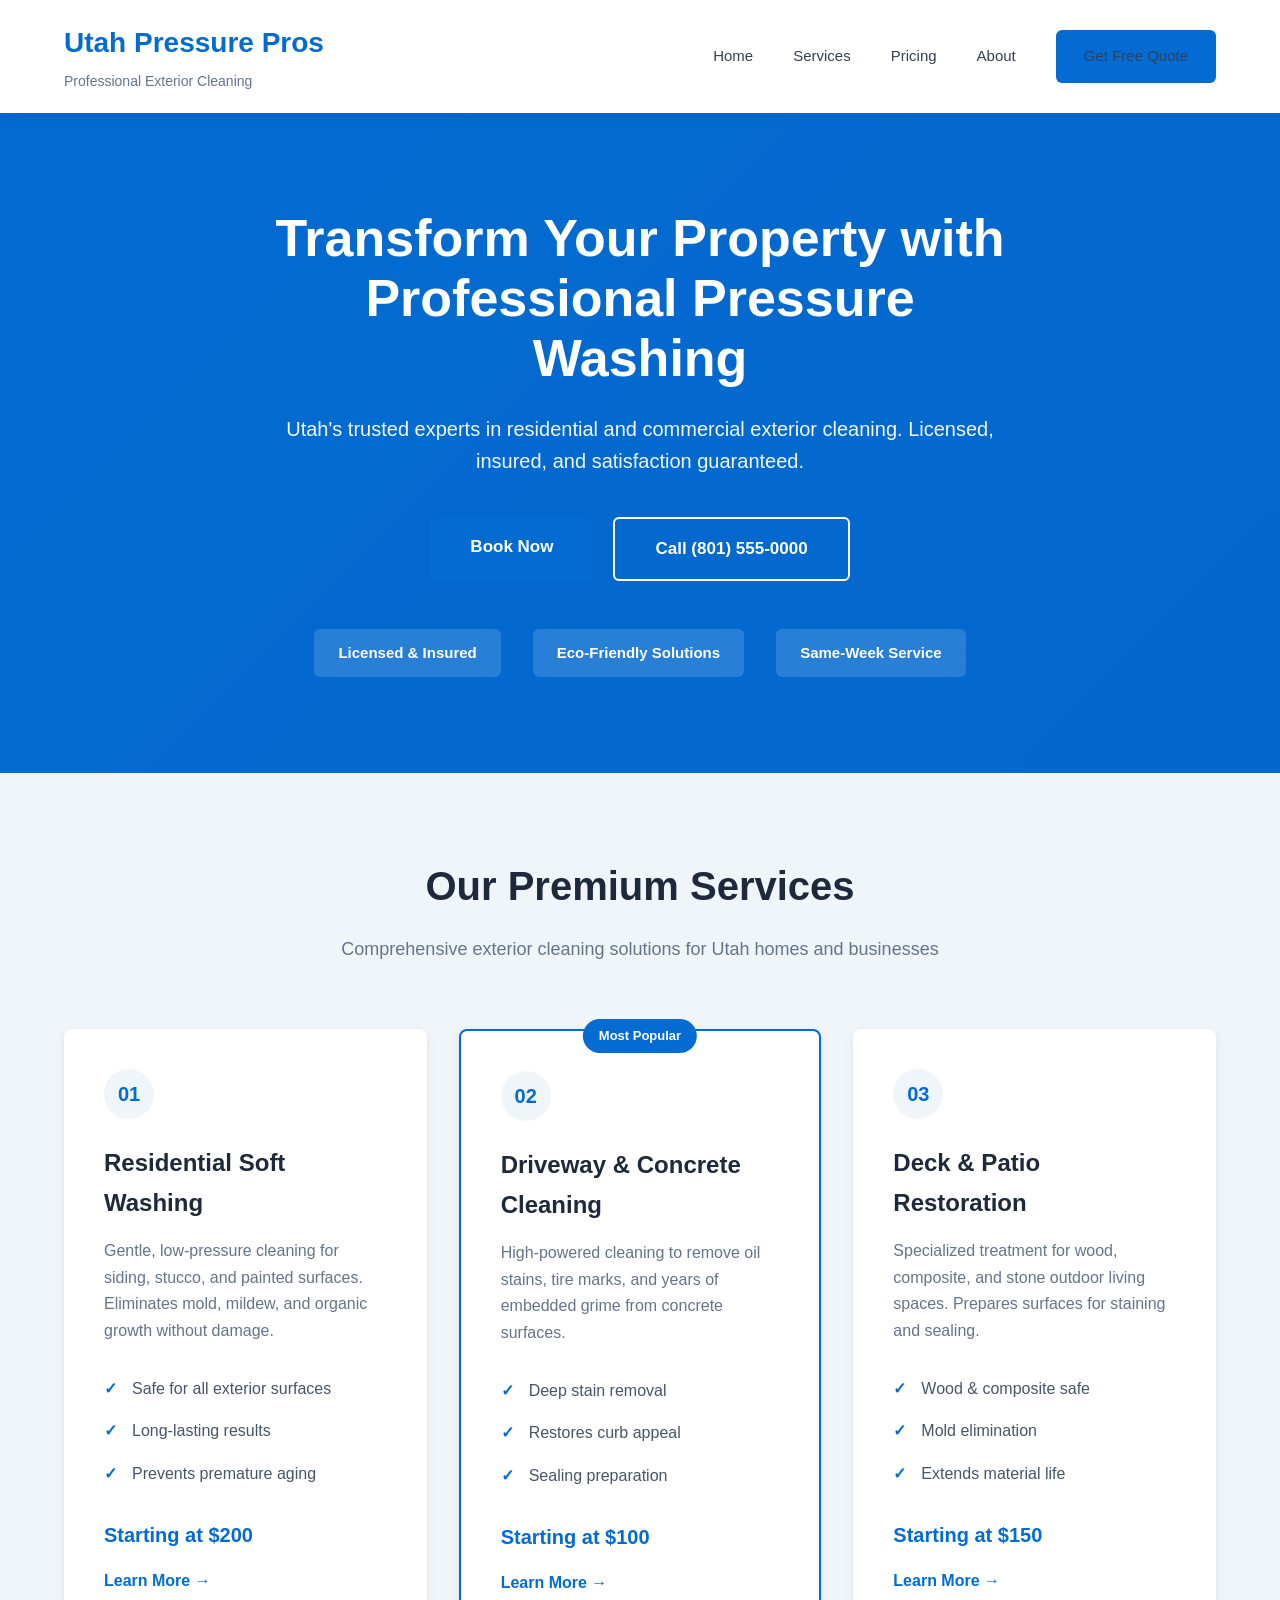
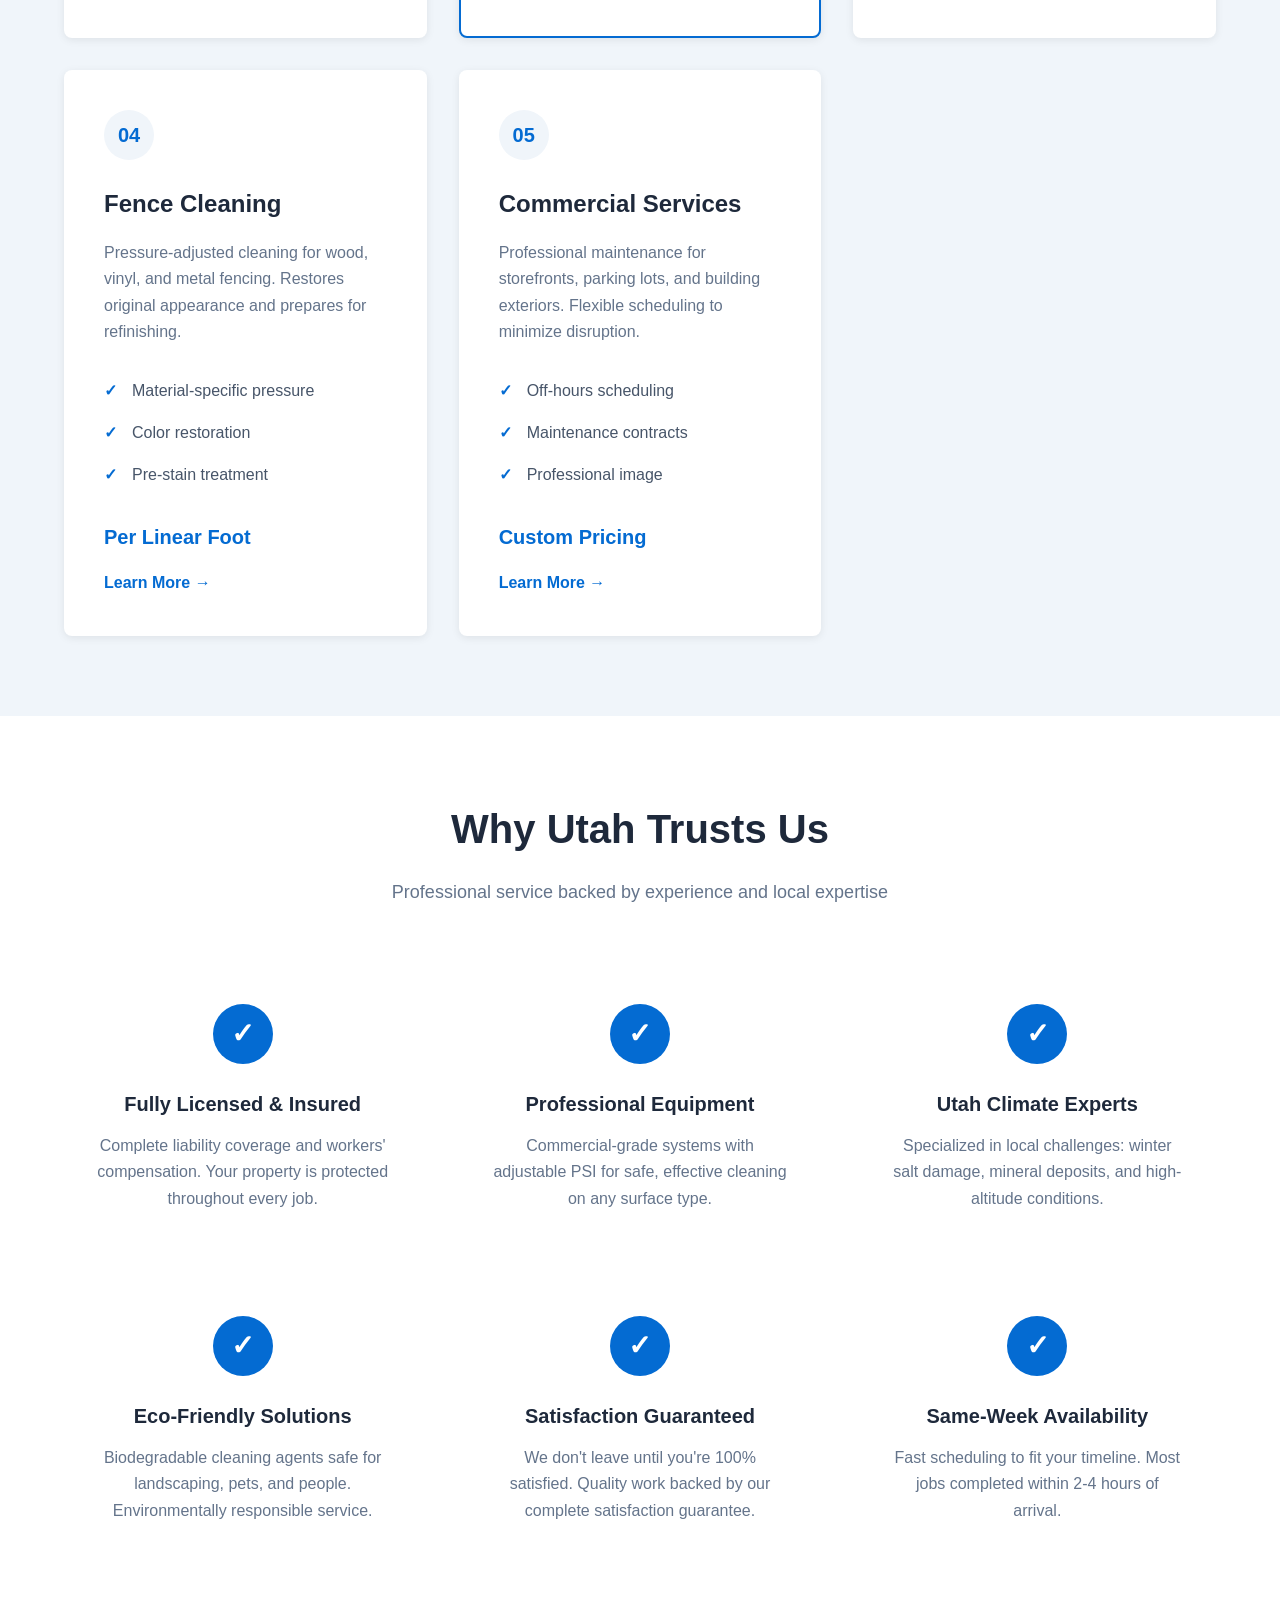
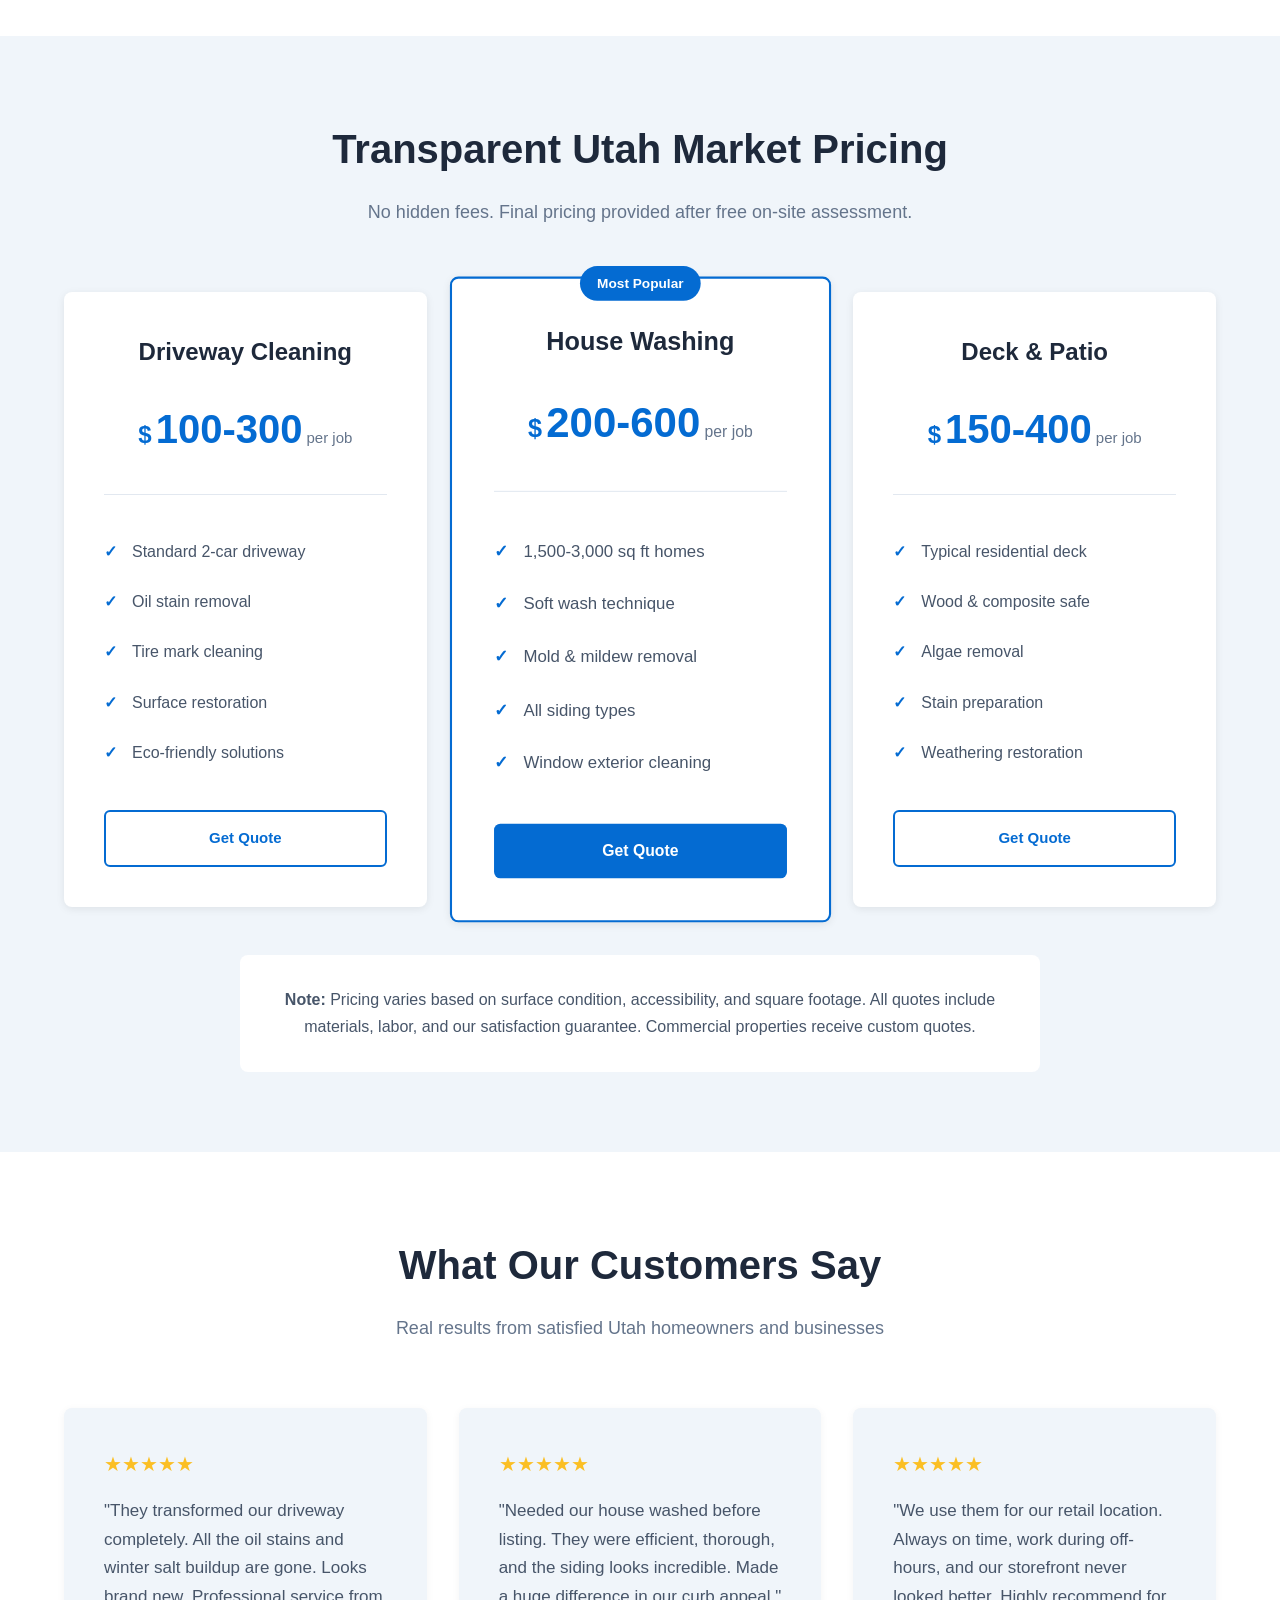
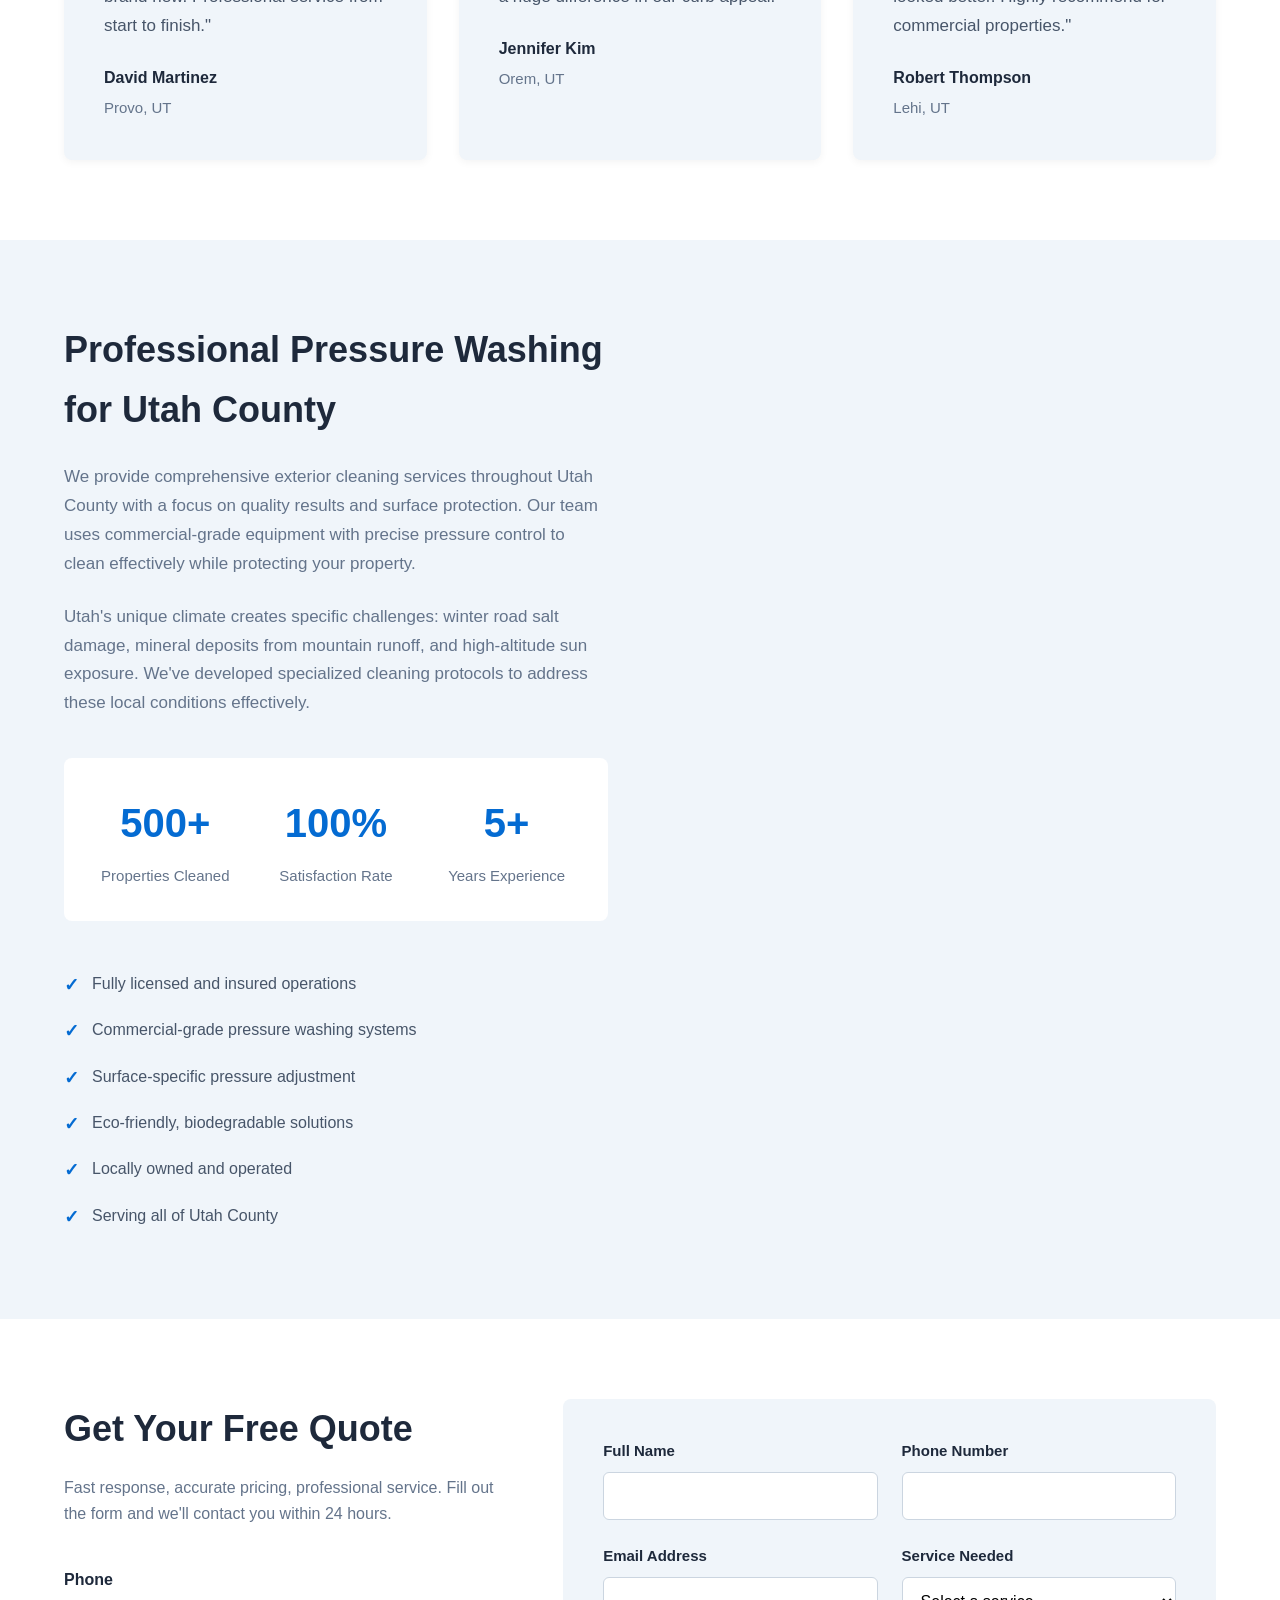
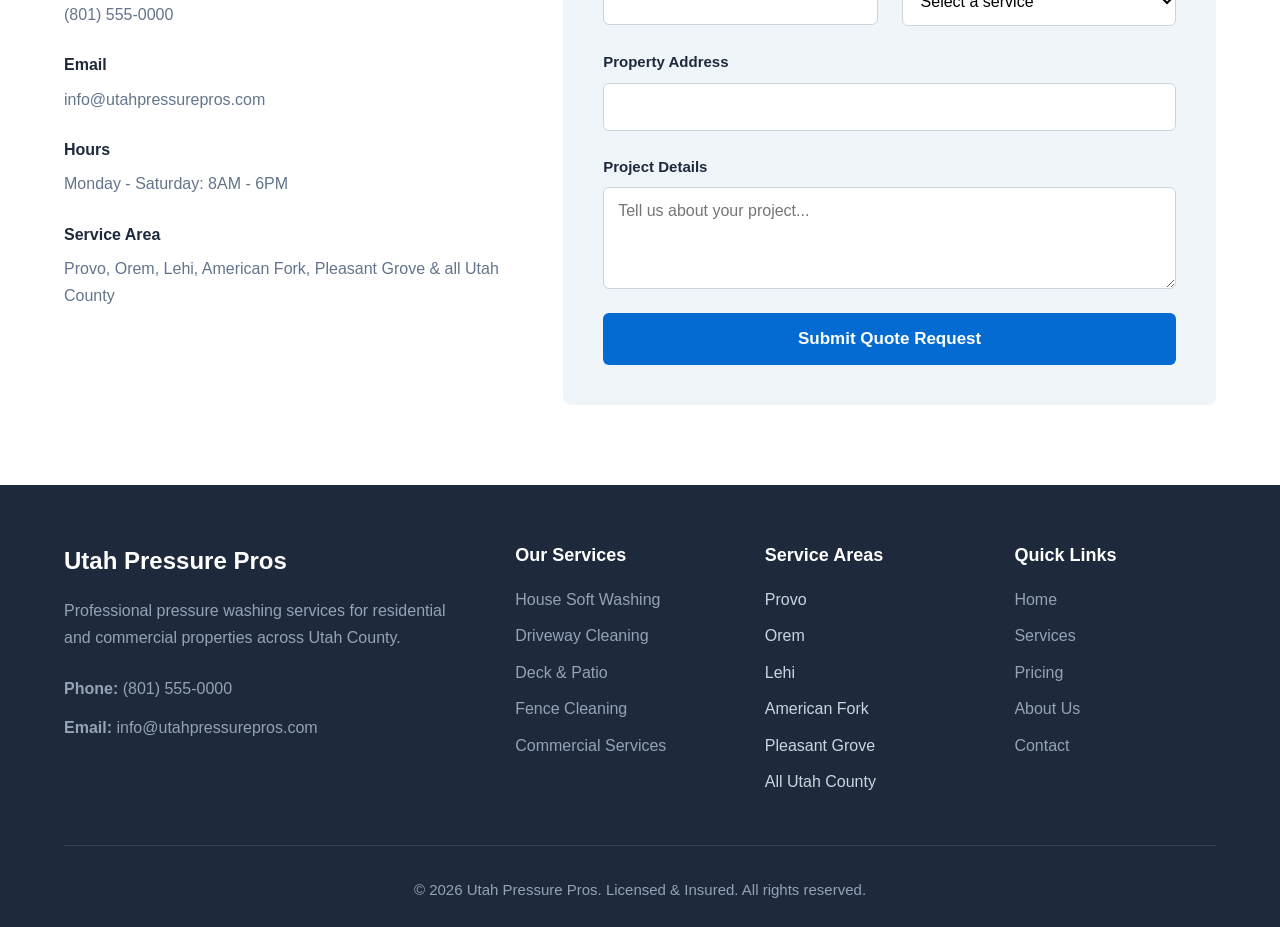
==== index.html @ 3e93fe39 "Initial commit - Utah Pressure Pros website - Professional pressure washing website for Utah County " ====
<!DOCTYPE html>
<html lang="en">
<head>
    <meta charset="UTF-8">
    <meta name="viewport" content="width=device-width, initial-scale=1.0">
    <title>Utah Pressure Pros | Professional Pressure Washing Services | Free Quote</title>
    <meta name="description" content="Professional pressure washing in Utah. Residential & commercial services. Licensed, insured, eco-friendly. Serving Provo, Orem, Lehi & Utah County.">
    <link rel="stylesheet" href="styles.css">
</head>
<body>

    <!-- Header & Navigation -->
    <header class="main-header">
        <nav class="navbar">
            <div class="container">
                <div class="nav-brand">
                    <h1 class="logo">Utah Pressure Pros</h1>
                    <p class="tagline">Professional Exterior Cleaning</p>
                </div>
                <ul class="nav-menu">
                    <li><a href="#home">Home</a></li>
                    <li><a href="#services">Services</a></li>
                    <li><a href="#pricing">Pricing</a></li>
                    <li><a href="#about">About</a></li>
                    <li><a href="#contact" class="btn btn-primary">Get Free Quote</a></li>
                </ul>
            </div>
        </nav>
    </header>

    <!-- Hero Banner -->
    <section id="home" class="hero-banner">
        <!-- Hero Background: Professional pressure washing technician cleaning Utah home driveway, mountains in background, bright sunny day -->
        <div class="hero-overlay"></div>
        <div class="container">
            <div class="hero-content">
                <h2 class="hero-title">Transform Your Property with Professional Pressure Washing</h2>
                <p class="hero-subtitle">Utah's trusted experts in residential and commercial exterior cleaning. Licensed, insured, and satisfaction guaranteed.</p>
                <div class="hero-cta">
                    <a href="#contact" class="btn btn-hero">Book Now</a>
                    <a href="tel:8015550000" class="btn btn-outline">Call (801) 555-0000</a>
                </div>
                <div class="hero-badges">
                    <div class="badge">
                        <strong>Licensed & Insured</strong>
                    </div>
                    <div class="badge">
                        <strong>Eco-Friendly Solutions</strong>
                    </div>
                    <div class="badge">
                        <strong>Same-Week Service</strong>
                    </div>
                </div>
            </div>
        </div>
    </section>

    <!-- Services Overview -->
    <section id="services" class="services-overview">
        <div class="container">
            <div class="section-intro">
                <h2>Our Premium Services</h2>
                <p>Comprehensive exterior cleaning solutions for Utah homes and businesses</p>
            </div>

            <div class="services-grid">
                <!-- Service 1 -->
                <div class="service-box">
                    <div class="service-icon-wrap">
                        <div class="service-number">01</div>
                    </div>
                    <h3>Residential Soft Washing</h3>
                    <p>Gentle, low-pressure cleaning for siding, stucco, and painted surfaces. Eliminates mold, mildew, and organic growth without damage.</p>
                    <ul class="service-features">
                        <li>Safe for all exterior surfaces</li>
                        <li>Long-lasting results</li>
                        <li>Prevents premature aging</li>
                    </ul>
                    <div class="service-price">Starting at $200</div>
                    <a href="services.html#soft-washing" class="service-link">Learn More →</a>
                </div>

                <!-- Service 2 -->
                <div class="service-box featured">
                    <div class="popular-badge">Most Popular</div>
                    <div class="service-icon-wrap">
                        <div class="service-number">02</div>
                    </div>
                    <h3>Driveway & Concrete Cleaning</h3>
                    <p>High-powered cleaning to remove oil stains, tire marks, and years of embedded grime from concrete surfaces.</p>
                    <ul class="service-features">
                        <li>Deep stain removal</li>
                        <li>Restores curb appeal</li>
                        <li>Sealing preparation</li>
                    </ul>
                    <div class="service-price">Starting at $100</div>
                    <a href="services.html#driveway" class="service-link">Learn More →</a>
                </div>

                <!-- Service 3 -->
                <div class="service-box">
                    <div class="service-icon-wrap">
                        <div class="service-number">03</div>
                    </div>
                    <h3>Deck & Patio Restoration</h3>
                    <p>Specialized treatment for wood, composite, and stone outdoor living spaces. Prepares surfaces for staining and sealing.</p>
                    <ul class="service-features">
                        <li>Wood & composite safe</li>
                        <li>Mold elimination</li>
                        <li>Extends material life</li>
                    </ul>
                    <div class="service-price">Starting at $150</div>
                    <a href="services.html#deck" class="service-link">Learn More →</a>
                </div>

                <!-- Service 4 -->
                <div class="service-box">
                    <div class="service-icon-wrap">
                        <div class="service-number">04</div>
                    </div>
                    <h3>Fence Cleaning</h3>
                    <p>Pressure-adjusted cleaning for wood, vinyl, and metal fencing. Restores original appearance and prepares for refinishing.</p>
                    <ul class="service-features">
                        <li>Material-specific pressure</li>
                        <li>Color restoration</li>
                        <li>Pre-stain treatment</li>
                    </ul>
                    <div class="service-price">Per Linear Foot</div>
                    <a href="services.html#fence" class="service-link">Learn More →</a>
                </div>

                <!-- Service 5 -->
                <div class="service-box">
                    <div class="service-icon-wrap">
                        <div class="service-number">05</div>
                    </div>
                    <h3>Commercial Services</h3>
                    <p>Professional maintenance for storefronts, parking lots, and building exteriors. Flexible scheduling to minimize disruption.</p>
                    <ul class="service-features">
                        <li>Off-hours scheduling</li>
                        <li>Maintenance contracts</li>
                        <li>Professional image</li>
                    </ul>
                    <div class="service-price">Custom Pricing</div>
                    <a href="services.html#commercial" class="service-link">Learn More →</a>
                </div>
            </div>
        </div>
    </section>

    <!-- Why Choose Us -->
    <section class="why-choose">
        <div class="container">
            <div class="section-intro">
                <h2>Why Utah Trusts Us</h2>
                <p>Professional service backed by experience and local expertise</p>
            </div>

            <div class="reasons-grid">
                <div class="reason-card">
                    <div class="reason-icon">✓</div>
                    <h3>Fully Licensed & Insured</h3>
                    <p>Complete liability coverage and workers' compensation. Your property is protected throughout every job.</p>
                </div>

                <div class="reason-card">
                    <div class="reason-icon">✓</div>
                    <h3>Professional Equipment</h3>
                    <p>Commercial-grade systems with adjustable PSI for safe, effective cleaning on any surface type.</p>
                </div>

                <div class="reason-card">
                    <div class="reason-icon">✓</div>
                    <h3>Utah Climate Experts</h3>
                    <p>Specialized in local challenges: winter salt damage, mineral deposits, and high-altitude conditions.</p>
                </div>

                <div class="reason-card">
                    <div class="reason-icon">✓</div>
                    <h3>Eco-Friendly Solutions</h3>
                    <p>Biodegradable cleaning agents safe for landscaping, pets, and people. Environmentally responsible service.</p>
                </div>

                <div class="reason-card">
                    <div class="reason-icon">✓</div>
                    <h3>Satisfaction Guaranteed</h3>
                    <p>We don't leave until you're 100% satisfied. Quality work backed by our complete satisfaction guarantee.</p>
                </div>

                <div class="reason-card">
                    <div class="reason-icon">✓</div>
                    <h3>Same-Week Availability</h3>
                    <p>Fast scheduling to fit your timeline. Most jobs completed within 2-4 hours of arrival.</p>
                </div>
            </div>
        </div>
    </section>

    <!-- Pricing Plans -->
    <section id="pricing" class="pricing-plans">
        <div class="container">
            <div class="section-intro">
                <h2>Transparent Utah Market Pricing</h2>
                <p>No hidden fees. Final pricing provided after free on-site assessment.</p>
            </div>

            <div class="pricing-grid">
                <!-- Basic Package -->
                <div class="pricing-card">
                    <div class="plan-header">
                        <h3>Driveway Cleaning</h3>
                        <div class="plan-price">
                            <span class="currency">$</span>
                            <span class="amount">100-300</span>
                            <span class="period">per job</span>
                        </div>
                    </div>
                    <ul class="plan-features">
                        <li>Standard 2-car driveway</li>
                        <li>Oil stain removal</li>
                        <li>Tire mark cleaning</li>
                        <li>Surface restoration</li>
                        <li>Eco-friendly solutions</li>
                    </ul>
                    <a href="#contact" class="btn btn-plan">Get Quote</a>
                </div>

                <!-- Popular Package -->
                <div class="pricing-card popular">
                    <div class="popular-tag">Most Popular</div>
                    <div class="plan-header">
                        <h3>House Washing</h3>
                        <div class="plan-price">
                            <span class="currency">$</span>
                            <span class="amount">200-600</span>
                            <span class="period">per job</span>
                        </div>
                    </div>
                    <ul class="plan-features">
                        <li>1,500-3,000 sq ft homes</li>
                        <li>Soft wash technique</li>
                        <li>Mold & mildew removal</li>
                        <li>All siding types</li>
                        <li>Window exterior cleaning</li>
                    </ul>
                    <a href="#contact" class="btn btn-plan-popular">Get Quote</a>
                </div>

                <!-- Premium Package -->
                <div class="pricing-card">
                    <div class="plan-header">
                        <h3>Deck & Patio</h3>
                        <div class="plan-price">
                            <span class="currency">$</span>
                            <span class="amount">150-400</span>
                            <span class="period">per job</span>
                        </div>
                    </div>
                    <ul class="plan-features">
                        <li>Typical residential deck</li>
                        <li>Wood & composite safe</li>
                        <li>Algae removal</li>
                        <li>Stain preparation</li>
                        <li>Weathering restoration</li>
                    </ul>
                    <a href="#contact" class="btn btn-plan">Get Quote</a>
                </div>
            </div>

            <div class="pricing-note">
                <p><strong>Note:</strong> Pricing varies based on surface condition, accessibility, and square footage. All quotes include materials, labor, and our satisfaction guarantee. Commercial properties receive custom quotes.</p>
            </div>
        </div>
    </section>

    <!-- Testimonials -->
    <section class="testimonials">
        <div class="container">
            <div class="section-intro">
                <h2>What Our Customers Say</h2>
                <p>Real results from satisfied Utah homeowners and businesses</p>
            </div>

            <div class="testimonials-grid">
                <div class="testimonial-card">
                    <div class="testimonial-rating">★★★★★</div>
                    <p class="testimonial-text">"They transformed our driveway completely. All the oil stains and winter salt buildup are gone. Looks brand new. Professional service from start to finish."</p>
                    <div class="testimonial-author">
                        <strong>David Martinez</strong>
                        <span>Provo, UT</span>
                    </div>
                </div>

                <div class="testimonial-card">
                    <div class="testimonial-rating">★★★★★</div>
                    <p class="testimonial-text">"Needed our house washed before listing. They were efficient, thorough, and the siding looks incredible. Made a huge difference in our curb appeal."</p>
                    <div class="testimonial-author">
                        <strong>Jennifer Kim</strong>
                        <span>Orem, UT</span>
                    </div>
                </div>

                <div class="testimonial-card">
                    <div class="testimonial-rating">★★★★★</div>
                    <p class="testimonial-text">"We use them for our retail location. Always on time, work during off-hours, and our storefront never looked better. Highly recommend for commercial properties."</p>
                    <div class="testimonial-author">
                        <strong>Robert Thompson</strong>
                        <span>Lehi, UT</span>
                    </div>
                </div>
            </div>
        </div>
    </section>

    <!-- About Section -->
    <section id="about" class="about-section">
        <div class="container">
            <div class="about-grid">
                <div class="about-content">
                    <h2>Professional Pressure Washing for Utah County</h2>
                    <p>We provide comprehensive exterior cleaning services throughout Utah County with a focus on quality results and surface protection. Our team uses commercial-grade equipment with precise pressure control to clean effectively while protecting your property.</p>

                    <p>Utah's unique climate creates specific challenges: winter road salt damage, mineral deposits from mountain runoff, and high-altitude sun exposure. We've developed specialized cleaning protocols to address these local conditions effectively.</p>

                    <div class="about-stats">
                        <div class="stat">
                            <div class="stat-number">500+</div>
                            <div class="stat-label">Properties Cleaned</div>
                        </div>
                        <div class="stat">
                            <div class="stat-number">100%</div>
                            <div class="stat-label">Satisfaction Rate</div>
                        </div>
                        <div class="stat">
                            <div class="stat-number">5+</div>
                            <div class="stat-label">Years Experience</div>
                        </div>
                    </div>

                    <ul class="about-list">
                        <li>Fully licensed and insured operations</li>
                        <li>Commercial-grade pressure washing systems</li>
                        <li>Surface-specific pressure adjustment</li>
                        <li>Eco-friendly, biodegradable solutions</li>
                        <li>Locally owned and operated</li>
                        <li>Serving all of Utah County</li>
                    </ul>
                </div>

                <div class="about-image">
                    <!-- About Image: Professional pressure washing truck and equipment, Utah County neighborhood, clean branded appearance -->
                </div>
            </div>
        </div>
    </section>

    <!-- Contact Form -->
    <section id="contact" class="contact-section">
        <div class="container">
            <div class="contact-wrapper">
                <div class="contact-info">
                    <h2>Get Your Free Quote</h2>
                    <p>Fast response, accurate pricing, professional service. Fill out the form and we'll contact you within 24 hours.</p>

                    <div class="contact-details">
                        <div class="contact-item">
                            <strong>Phone</strong>
                            <p>(801) 555-0000</p>
                        </div>
                        <div class="contact-item">
                            <strong>Email</strong>
                            <p>info@utahpressurepros.com</p>
                        </div>
                        <div class="contact-item">
                            <strong>Hours</strong>
                            <p>Monday - Saturday: 8AM - 6PM</p>
                        </div>
                        <div class="contact-item">
                            <strong>Service Area</strong>
                            <p>Provo, Orem, Lehi, American Fork, Pleasant Grove & all Utah County</p>
                        </div>
                    </div>
                </div>

                <div class="contact-form-wrapper">
                    <form class="contact-form">
                        <div class="form-row">
                            <div class="form-field">
                                <label for="name">Full Name</label>
                                <input type="text" id="name" name="name" required>
                            </div>
                            <div class="form-field">
                                <label for="phone">Phone Number</label>
                                <input type="tel" id="phone" name="phone" required>
                            </div>
                        </div>

                        <div class="form-row">
                            <div class="form-field">
                                <label for="email">Email Address</label>
                                <input type="email" id="email" name="email" required>
                            </div>
                            <div class="form-field">
                                <label for="service">Service Needed</label>
                                <select id="service" name="service" required>
                                    <option value="">Select a service</option>
                                    <option value="house">House Soft Washing</option>
                                    <option value="driveway">Driveway Cleaning</option>
                                    <option value="deck">Deck & Patio</option>
                                    <option value="fence">Fence Cleaning</option>
                                    <option value="commercial">Commercial</option>
                                    <option value="other">Other</option>
                                </select>
                            </div>
                        </div>

                        <div class="form-field">
                            <label for="address">Property Address</label>
                            <input type="text" id="address" name="address" required>
                        </div>

                        <div class="form-field">
                            <label for="message">Project Details</label>
                            <textarea id="message" name="message" rows="4" placeholder="Tell us about your project..."></textarea>
                        </div>

                        <button type="submit" class="btn btn-submit">Submit Quote Request</button>
                    </form>
                </div>
            </div>
        </div>
    </section>

    <!-- Footer -->
    <footer class="main-footer">
        <div class="container">
            <div class="footer-grid">
                <div class="footer-col">
                    <h3>Utah Pressure Pros</h3>
                    <p>Professional pressure washing services for residential and commercial properties across Utah County.</p>
                    <div class="footer-contact">
                        <p><strong>Phone:</strong> (801) 555-0000</p>
                        <p><strong>Email:</strong> info@utahpressurepros.com</p>
                    </div>
                </div>

                <div class="footer-col">
                    <h4>Our Services</h4>
                    <ul>
                        <li><a href="#services">House Soft Washing</a></li>
                        <li><a href="#services">Driveway Cleaning</a></li>
                        <li><a href="#services">Deck & Patio</a></li>
                        <li><a href="#services">Fence Cleaning</a></li>
                        <li><a href="#services">Commercial Services</a></li>
                    </ul>
                </div>

                <div class="footer-col">
                    <h4>Service Areas</h4>
                    <ul>
                        <li>Provo</li>
                        <li>Orem</li>
                        <li>Lehi</li>
                        <li>American Fork</li>
                        <li>Pleasant Grove</li>
                        <li>All Utah County</li>
                    </ul>
                </div>

                <div class="footer-col">
                    <h4>Quick Links</h4>
                    <ul>
                        <li><a href="#home">Home</a></li>
                        <li><a href="#services">Services</a></li>
                        <li><a href="#pricing">Pricing</a></li>
                        <li><a href="#about">About Us</a></li>
                        <li><a href="#contact">Contact</a></li>
                    </ul>
                </div>
            </div>

            <div class="footer-bottom">
                <p>&copy; 2026 Utah Pressure Pros. Licensed & Insured. All rights reserved.</p>
            </div>
        </div>
    </footer>

</body>
</html>
---- styles.css ----
/* Reset & Base Styles */
* {
    margin: 0;
    padding: 0;
    box-sizing: border-box;
}

html {
    scroll-behavior: smooth;
}

body {
    font-family: -apple-system, BlinkMacSystemFont, 'Segoe UI', Roboto, 'Helvetica Neue', Arial, sans-serif;
    line-height: 1.65;
    color: #334155;
    background-color: #ffffff;
}

.container {
    max-width: 1200px;
    margin: 0 auto;
    padding: 0 24px;
}

/* Navigation */
.main-header {
    background: #ffffff;
    box-shadow: 0 2px 8px rgba(0, 0, 0, 0.08);
    position: sticky;
    top: 0;
    z-index: 1000;
}

.navbar {
    padding: 1.25rem 0;
}

.navbar .container {
    display: flex;
    justify-content: space-between;
    align-items: center;
}

.nav-brand {
    display: flex;
    flex-direction: column;
}

.logo {
    font-size: 1.75rem;
    font-weight: 700;
    color: #046bd2;
    margin-bottom: 0.25rem;
}

.tagline {
    font-size: 0.875rem;
    color: #64748b;
    font-weight: 500;
}

.nav-menu {
    display: flex;
    list-style: none;
    gap: 2.5rem;
    align-items: center;
}

.nav-menu a {
    color: #334155;
    text-decoration: none;
    font-weight: 500;
    transition: color 0.3s;
    font-size: 0.9375rem;
}

.nav-menu a:hover {
    color: #046bd2;
}

/* Buttons */
.btn {
    display: inline-block;
    padding: 0.875rem 1.75rem;
    font-size: 0.9375rem;
    font-weight: 600;
    text-decoration: none;
    border-radius: 6px;
    transition: all 0.3s;
    border: none;
    cursor: pointer;
    text-align: center;
}

.btn-primary {
    background: #046bd2;
    color: #ffffff;
}

.btn-primary:hover {
    background: #0354a6;
    transform: translateY(-1px);
    box-shadow: 0 4px 12px rgba(4, 107, 210, 0.3);
}

.btn-hero {
    background: #046bd2;
    color: #ffffff;
    padding: 1rem 2.5rem;
    font-size: 1.0625rem;
}

.btn-hero:hover {
    background: #0354a6;
    transform: translateY(-2px);
    box-shadow: 0 6px 20px rgba(4, 107, 210, 0.4);
}

.btn-outline {
    background: transparent;
    color: #ffffff;
    border: 2px solid #ffffff;
    padding: 1rem 2.5rem;
    font-size: 1.0625rem;
}

.btn-outline:hover {
    background: #ffffff;
    color: #046bd2;
}

.btn-plan {
    width: 100%;
    background: transparent;
    color: #046bd2;
    border: 2px solid #046bd2;
    padding: 0.875rem 1.5rem;
}

.btn-plan:hover {
    background: #046bd2;
    color: #ffffff;
}

.btn-plan-popular {
    width: 100%;
    background: #046bd2;
    color: #ffffff;
    padding: 0.875rem 1.5rem;
}

.btn-plan-popular:hover {
    background: #0354a6;
}

.btn-submit {
    width: 100%;
    background: #046bd2;
    color: #ffffff;
    padding: 1rem 2rem;
    font-size: 1.0625rem;
}

.btn-submit:hover {
    background: #0354a6;
    transform: translateY(-2px);
    box-shadow: 0 4px 12px rgba(4, 107, 210, 0.3);
}

/* Hero Banner */
.hero-banner {
    background: linear-gradient(135deg, #046bd2 0%, #0354a6 100%);
    padding: 6rem 0;
    position: relative;
    overflow: hidden;
}

.hero-overlay {
    position: absolute;
    top: 0;
    left: 0;
    right: 0;
    bottom: 0;
    background: rgba(4, 107, 210, 0.9);
}

.hero-banner .container {
    position: relative;
    z-index: 2;
}

.hero-content {
    max-width: 750px;
    margin: 0 auto;
    text-align: center;
}

.hero-title {
    font-size: 3.25rem;
    font-weight: 700;
    color: #ffffff;
    margin-bottom: 1.5rem;
    line-height: 1.15;
}

.hero-subtitle {
    font-size: 1.25rem;
    color: rgba(255, 255, 255, 0.95);
    margin-bottom: 2.5rem;
    line-height: 1.6;
}

.hero-cta {
    display: flex;
    gap: 1.25rem;
    justify-content: center;
    margin-bottom: 3rem;
}

.hero-badges {
    display: flex;
    gap: 2rem;
    justify-content: center;
    flex-wrap: wrap;
}

.badge {
    background: rgba(255, 255, 255, 0.15);
    padding: 0.75rem 1.5rem;
    border-radius: 6px;
    color: #ffffff;
    font-size: 0.9375rem;
    backdrop-filter: blur(10px);
}

/* Section Intro */
.section-intro {
    text-align: center;
    max-width: 700px;
    margin: 0 auto 4rem;
}

.section-intro h2 {
    font-size: 2.5rem;
    font-weight: 700;
    color: #1e293b;
    margin-bottom: 1rem;
}

.section-intro p {
    font-size: 1.125rem;
    color: #64748b;
}

/* Services Overview */
.services-overview {
    padding: 5rem 0;
    background: #F0F5FA;
}

.services-grid {
    display: grid;
    grid-template-columns: repeat(auto-fit, minmax(340px, 1fr));
    gap: 2rem;
}

.service-box {
    background: #ffffff;
    padding: 2.5rem;
    border-radius: 8px;
    box-shadow: 0 2px 8px rgba(0, 0, 0, 0.08);
    transition: all 0.3s;
    position: relative;
}

.service-box:hover {
    transform: translateY(-4px);
    box-shadow: 0 8px 24px rgba(0, 0, 0, 0.12);
}

.service-box.featured {
    border: 2px solid #046bd2;
}

.popular-badge {
    position: absolute;
    top: -12px;
    left: 50%;
    transform: translateX(-50%);
    background: #046bd2;
    color: #ffffff;
    padding: 0.375rem 1rem;
    border-radius: 20px;
    font-size: 0.8125rem;
    font-weight: 600;
}

.service-icon-wrap {
    margin-bottom: 1.5rem;
}

.service-number {
    width: 50px;
    height: 50px;
    background: #F0F5FA;
    color: #046bd2;
    border-radius: 50%;
    display: flex;
    align-items: center;
    justify-content: center;
    font-size: 1.25rem;
    font-weight: 700;
}

.service-box h3 {
    font-size: 1.5rem;
    font-weight: 600;
    color: #1e293b;
    margin-bottom: 1rem;
}

.service-box p {
    color: #64748b;
    margin-bottom: 1.5rem;
    line-height: 1.65;
}

.service-features {
    list-style: none;
    margin-bottom: 1.5rem;
}

.service-features li {
    padding: 0.5rem 0;
    padding-left: 1.75rem;
    position: relative;
    color: #475569;
}

.service-features li::before {
    content: '✓';
    position: absolute;
    left: 0;
    color: #046bd2;
    font-weight: 700;
}

.service-price {
    font-size: 1.25rem;
    font-weight: 700;
    color: #046bd2;
    margin-bottom: 1rem;
}

.service-link {
    color: #046bd2;
    text-decoration: none;
    font-weight: 600;
    transition: color 0.3s;
}

.service-link:hover {
    color: #0354a6;
}

/* Why Choose Us */
.why-choose {
    padding: 5rem 0;
    background: #ffffff;
}

.reasons-grid {
    display: grid;
    grid-template-columns: repeat(auto-fit, minmax(320px, 1fr));
    gap: 2.5rem;
}

.reason-card {
    text-align: center;
    padding: 2rem;
}

.reason-icon {
    width: 60px;
    height: 60px;
    background: #046bd2;
    color: #ffffff;
    border-radius: 50%;
    display: flex;
    align-items: center;
    justify-content: center;
    font-size: 1.75rem;
    font-weight: 700;
    margin: 0 auto 1.5rem;
}

.reason-card h3 {
    font-size: 1.25rem;
    font-weight: 600;
    color: #1e293b;
    margin-bottom: 0.75rem;
}

.reason-card p {
    color: #64748b;
    line-height: 1.65;
}

/* Pricing Plans */
.pricing-plans {
    padding: 5rem 0;
    background: #F0F5FA;
}

.pricing-grid {
    display: grid;
    grid-template-columns: repeat(auto-fit, minmax(320px, 1fr));
    gap: 2rem;
    margin-bottom: 3rem;
}

.pricing-card {
    background: #ffffff;
    border-radius: 8px;
    padding: 2.5rem;
    box-shadow: 0 2px 8px rgba(0, 0, 0, 0.08);
    transition: all 0.3s;
    position: relative;
}

.pricing-card:hover {
    transform: translateY(-4px);
    box-shadow: 0 8px 24px rgba(0, 0, 0, 0.12);
}

.pricing-card.popular {
    border: 2px solid #046bd2;
    transform: scale(1.05);
}

.pricing-card.popular:hover {
    transform: scale(1.05) translateY(-4px);
}

.popular-tag {
    position: absolute;
    top: -12px;
    left: 50%;
    transform: translateX(-50%);
    background: #046bd2;
    color: #ffffff;
    padding: 0.375rem 1rem;
    border-radius: 20px;
    font-size: 0.8125rem;
    font-weight: 600;
}

.plan-header {
    text-align: center;
    margin-bottom: 2rem;
    padding-bottom: 2rem;
    border-bottom: 1px solid #e2e8f0;
}

.plan-header h3 {
    font-size: 1.5rem;
    font-weight: 600;
    color: #1e293b;
    margin-bottom: 1.5rem;
}

.plan-price {
    display: flex;
    align-items: baseline;
    justify-content: center;
    gap: 0.25rem;
}

.currency {
    font-size: 1.5rem;
    font-weight: 600;
    color: #046bd2;
}

.amount {
    font-size: 2.5rem;
    font-weight: 700;
    color: #046bd2;
}

.period {
    font-size: 0.9375rem;
    color: #64748b;
}

.plan-features {
    list-style: none;
    margin-bottom: 2rem;
}

.plan-features li {
    padding: 0.75rem 0;
    padding-left: 1.75rem;
    position: relative;
    color: #475569;
}

.plan-features li::before {
    content: '✓';
    position: absolute;
    left: 0;
    color: #046bd2;
    font-weight: 700;
}

.pricing-note {
    background: #ffffff;
    padding: 2rem;
    border-radius: 8px;
    text-align: center;
    max-width: 800px;
    margin: 0 auto;
}

.pricing-note p {
    color: #475569;
    line-height: 1.65;
}

/* Testimonials */
.testimonials {
    padding: 5rem 0;
    background: #ffffff;
}

.testimonials-grid {
    display: grid;
    grid-template-columns: repeat(auto-fit, minmax(350px, 1fr));
    gap: 2rem;
}

.testimonial-card {
    background: #F0F5FA;
    padding: 2.5rem;
    border-radius: 8px;
    box-shadow: 0 2px 8px rgba(0, 0, 0, 0.05);
}

.testimonial-rating {
    color: #fbbf24;
    font-size: 1.25rem;
    margin-bottom: 1rem;
}

.testimonial-text {
    font-size: 1.0625rem;
    color: #475569;
    line-height: 1.7;
    margin-bottom: 1.5rem;
}

.testimonial-author {
    display: flex;
    flex-direction: column;
}

.testimonial-author strong {
    color: #1e293b;
    font-weight: 600;
    margin-bottom: 0.25rem;
}

.testimonial-author span {
    color: #64748b;
    font-size: 0.9375rem;
}

/* About Section */
.about-section {
    padding: 5rem 0;
    background: #F0F5FA;
}

.about-grid {
    display: grid;
    grid-template-columns: 1fr 1fr;
    gap: 4rem;
    align-items: center;
}

.about-content h2 {
    font-size: 2.25rem;
    font-weight: 700;
    color: #1e293b;
    margin-bottom: 1.5rem;
}

.about-content p {
    color: #64748b;
    line-height: 1.7;
    margin-bottom: 1.5rem;
    font-size: 1.0625rem;
}

.about-stats {
    display: grid;
    grid-template-columns: repeat(3, 1fr);
    gap: 2rem;
    margin: 2.5rem 0;
    padding: 2rem;
    background: #ffffff;
    border-radius: 8px;
}

.stat {
    text-align: center;
}

.stat-number {
    font-size: 2.5rem;
    font-weight: 700;
    color: #046bd2;
    margin-bottom: 0.5rem;
}

.stat-label {
    font-size: 0.9375rem;
    color: #64748b;
    font-weight: 500;
}

.about-list {
    list-style: none;
    margin-top: 2rem;
}

.about-list li {
    padding: 0.625rem 0;
    padding-left: 1.75rem;
    position: relative;
    color: #475569;
}

.about-list li::before {
    content: '✓';
    position: absolute;
    left: 0;
    color: #046bd2;
    font-weight: 700;
    font-size: 1.125rem;
}

/* Contact Section */
.contact-section {
    padding: 5rem 0;
    background: #ffffff;
}

.contact-wrapper {
    display: grid;
    grid-template-columns: 1fr 1.5fr;
    gap: 4rem;
}

.contact-info h2 {
    font-size: 2.25rem;
    font-weight: 700;
    color: #1e293b;
    margin-bottom: 1rem;
}

.contact-info p {
    color: #64748b;
    line-height: 1.65;
    margin-bottom: 2.5rem;
}

.contact-details {
    display: flex;
    flex-direction: column;
    gap: 1.5rem;
}

.contact-item strong {
    display: block;
    color: #1e293b;
    font-weight: 600;
    margin-bottom: 0.5rem;
}

.contact-item p {
    color: #64748b;
    margin: 0;
}

.contact-form-wrapper {
    background: #F0F5FA;
    padding: 2.5rem;
    border-radius: 8px;
}

.contact-form {
    display: flex;
    flex-direction: column;
    gap: 1.5rem;
}

.form-row {
    display: grid;
    grid-template-columns: 1fr 1fr;
    gap: 1.5rem;
}

.form-field {
    display: flex;
    flex-direction: column;
}

.form-field label {
    font-weight: 600;
    color: #1e293b;
    margin-bottom: 0.5rem;
    font-size: 0.9375rem;
}

.form-field input,
.form-field select,
.form-field textarea {
    padding: 0.875rem;
    border: 1px solid #cbd5e0;
    border-radius: 6px;
    font-size: 1rem;
    font-family: inherit;
    background: #ffffff;
    transition: border-color 0.3s;
}

.form-field input:focus,
.form-field select:focus,
.form-field textarea:focus {
    outline: none;
    border-color: #046bd2;
}

.form-field textarea {
    resize: vertical;
}

/* Footer */
.main-footer {
    background: #1e293b;
    color: #cbd5e0;
    padding: 3.5rem 0 1.5rem;
}

.footer-grid {
    display: grid;
    grid-template-columns: 2fr 1fr 1fr 1fr;
    gap: 3rem;
    margin-bottom: 2.5rem;
}

.footer-col h3 {
    color: #ffffff;
    font-size: 1.5rem;
    margin-bottom: 1rem;
}

.footer-col h4 {
    color: #ffffff;
    font-size: 1.125rem;
    margin-bottom: 1rem;
    font-weight: 600;
}

.footer-col p {
    color: #94a3b8;
    line-height: 1.7;
    margin-bottom: 0.75rem;
}

.footer-contact {
    margin-top: 1.5rem;
}

.footer-col ul {
    list-style: none;
}

.footer-col ul li {
    margin-bottom: 0.625rem;
}

.footer-col ul li a {
    color: #94a3b8;
    text-decoration: none;
    transition: color 0.3s;
}

.footer-col ul li a:hover {
    color: #ffffff;
}

.footer-bottom {
    text-align: center;
    padding-top: 2rem;
    border-top: 1px solid #334155;
}

.footer-bottom p {
    color: #94a3b8;
    font-size: 0.9375rem;
}

/* Responsive Design */
@media (max-width: 968px) {
    .hero-title {
        font-size: 2.5rem;
    }

    .section-intro h2 {
        font-size: 2rem;
    }

    .hero-cta {
        flex-direction: column;
    }

    .services-grid,
    .reasons-grid,
    .pricing-grid,
    .testimonials-grid {
        grid-template-columns: 1fr;
    }

    .about-grid,
    .contact-wrapper {
        grid-template-columns: 1fr;
    }

    .about-stats {
        grid-template-columns: 1fr;
    }

    .footer-grid {
        grid-template-columns: 1fr 1fr;
    }

    .form-row {
        grid-template-columns: 1fr;
    }

    .pricing-card.popular {
        transform: scale(1);
    }

    .pricing-card.popular:hover {
        transform: translateY(-4px);
    }
}

@media (max-width: 640px) {
    .hero-title {
        font-size: 2rem;
    }

    .hero-subtitle {
        font-size: 1.0625rem;
    }

    .nav-menu {
        gap: 1rem;
        font-size: 0.875rem;
    }

    .section-intro h2 {
        font-size: 1.75rem;
    }

    .hero-badges {
        flex-direction: column;
        gap: 1rem;
    }

    .footer-grid {
        grid-template-columns: 1fr;
    }

    .contact-form-wrapper {
        padding: 1.5rem;
    }
}
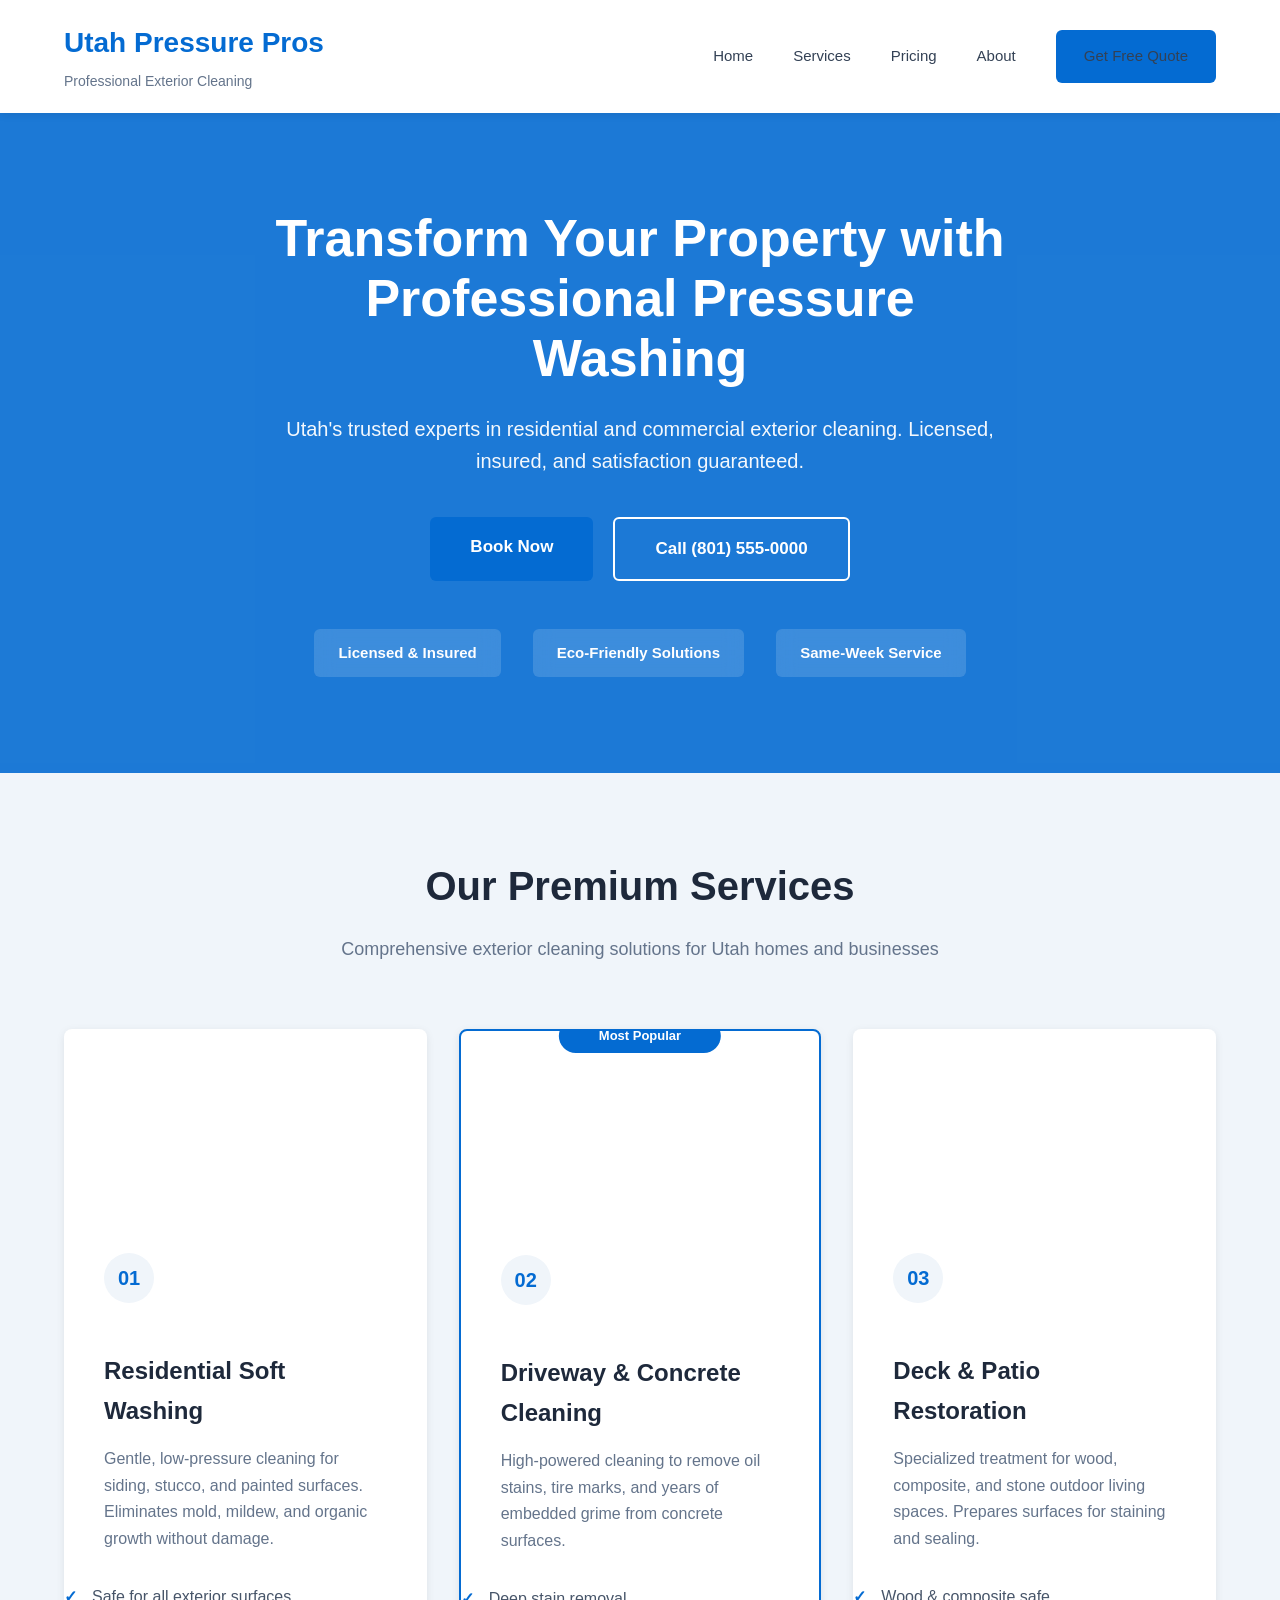
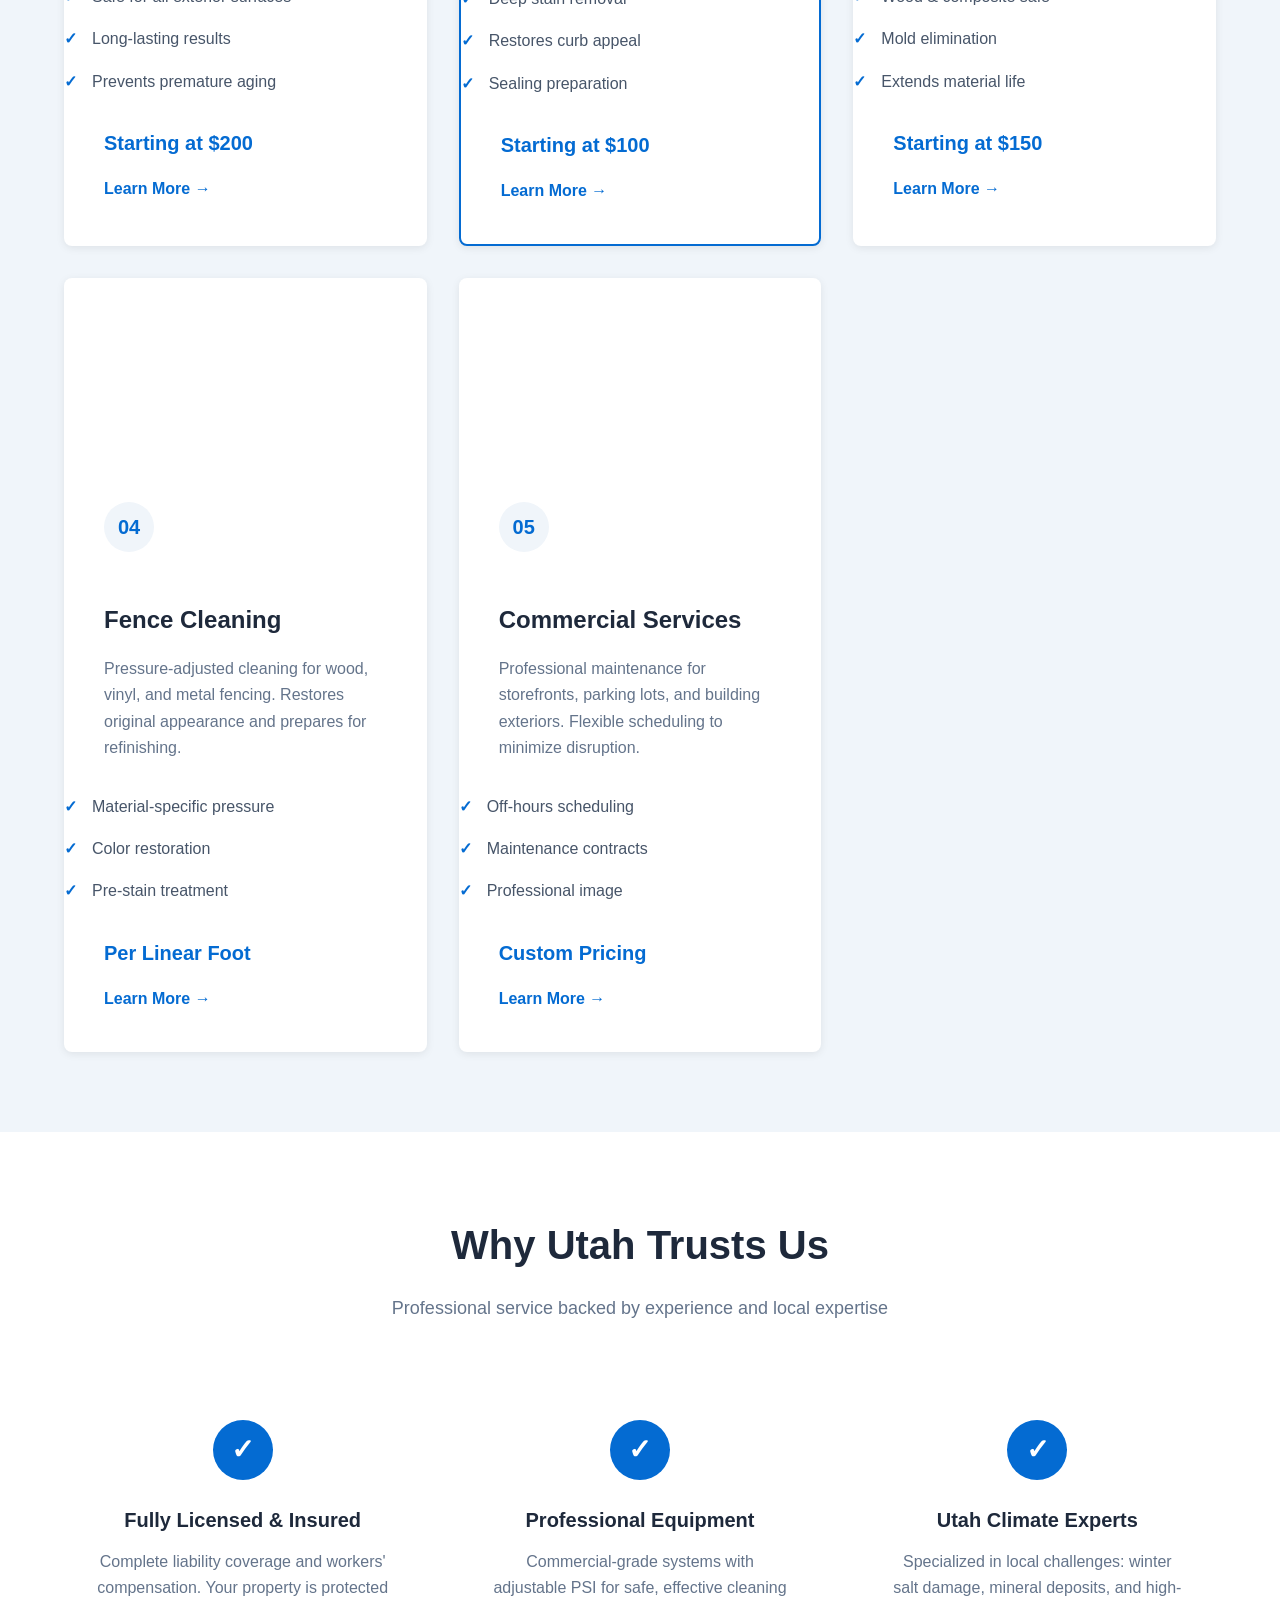
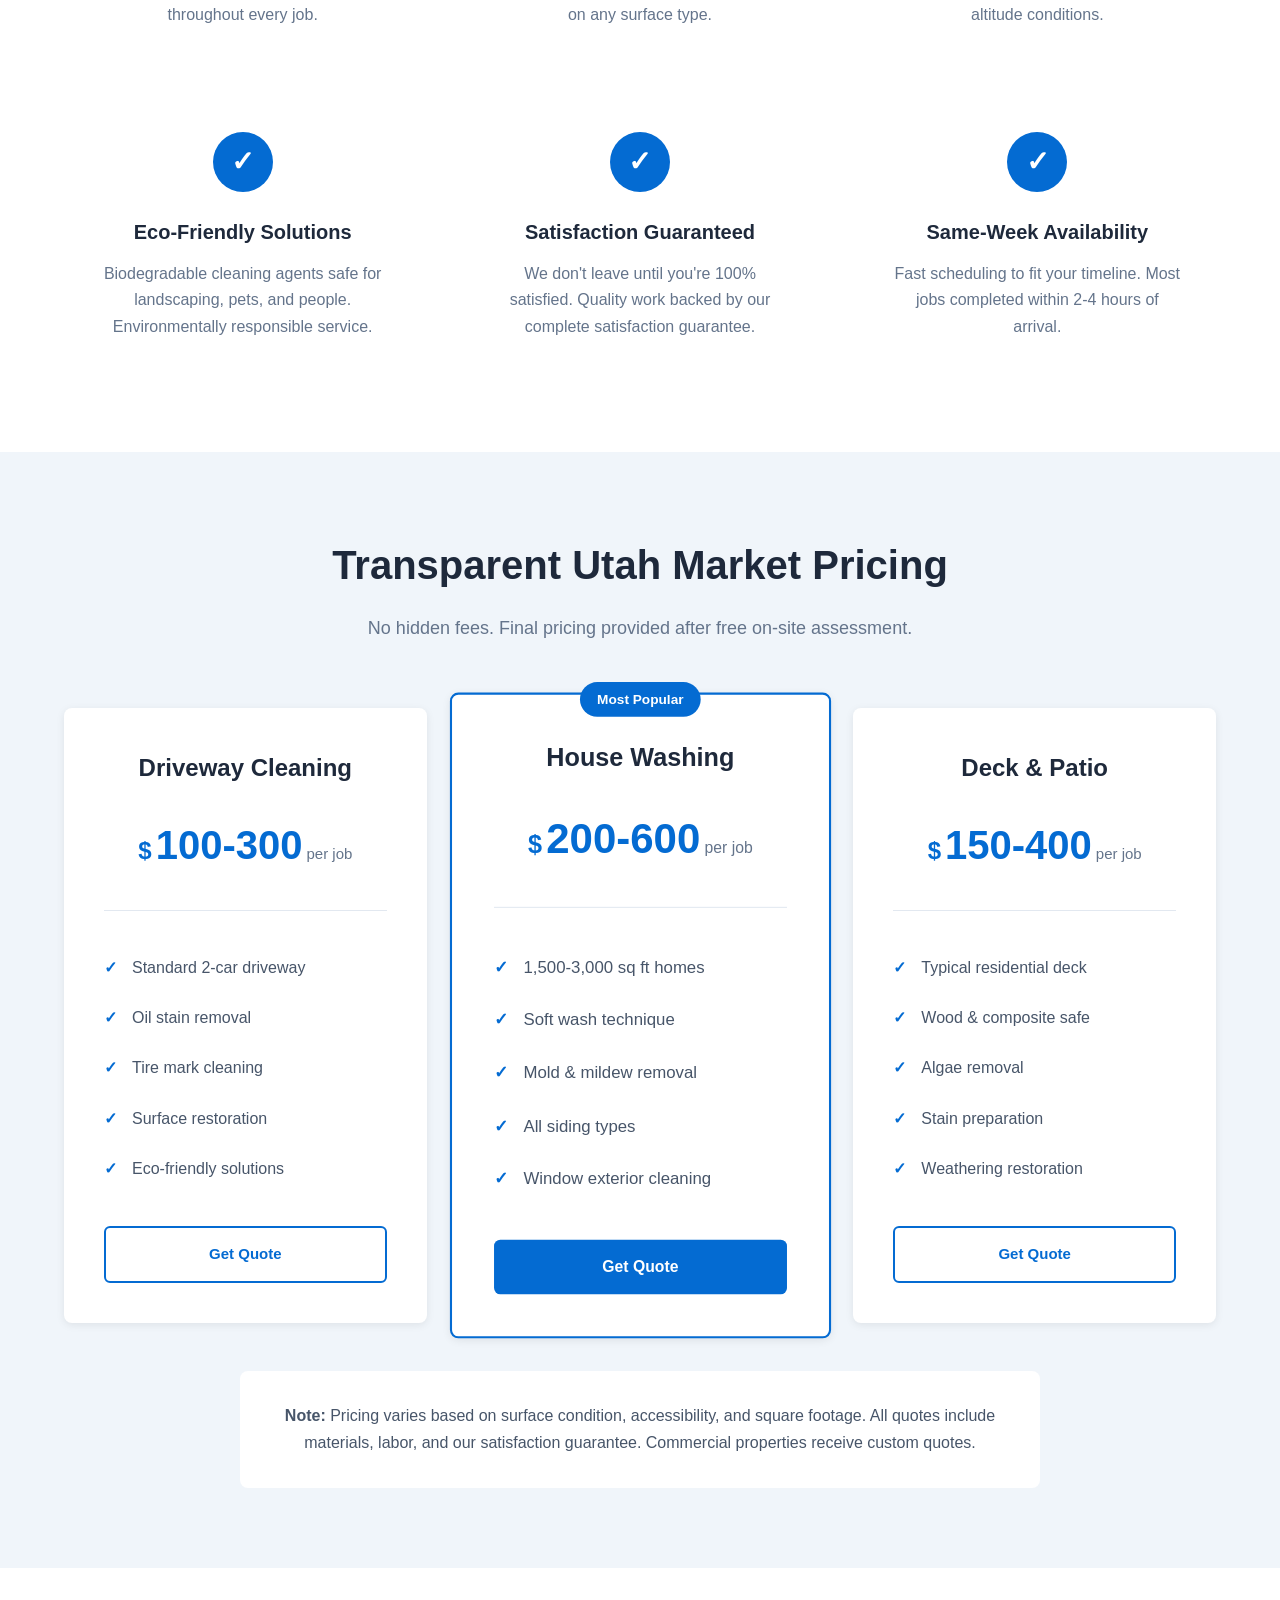
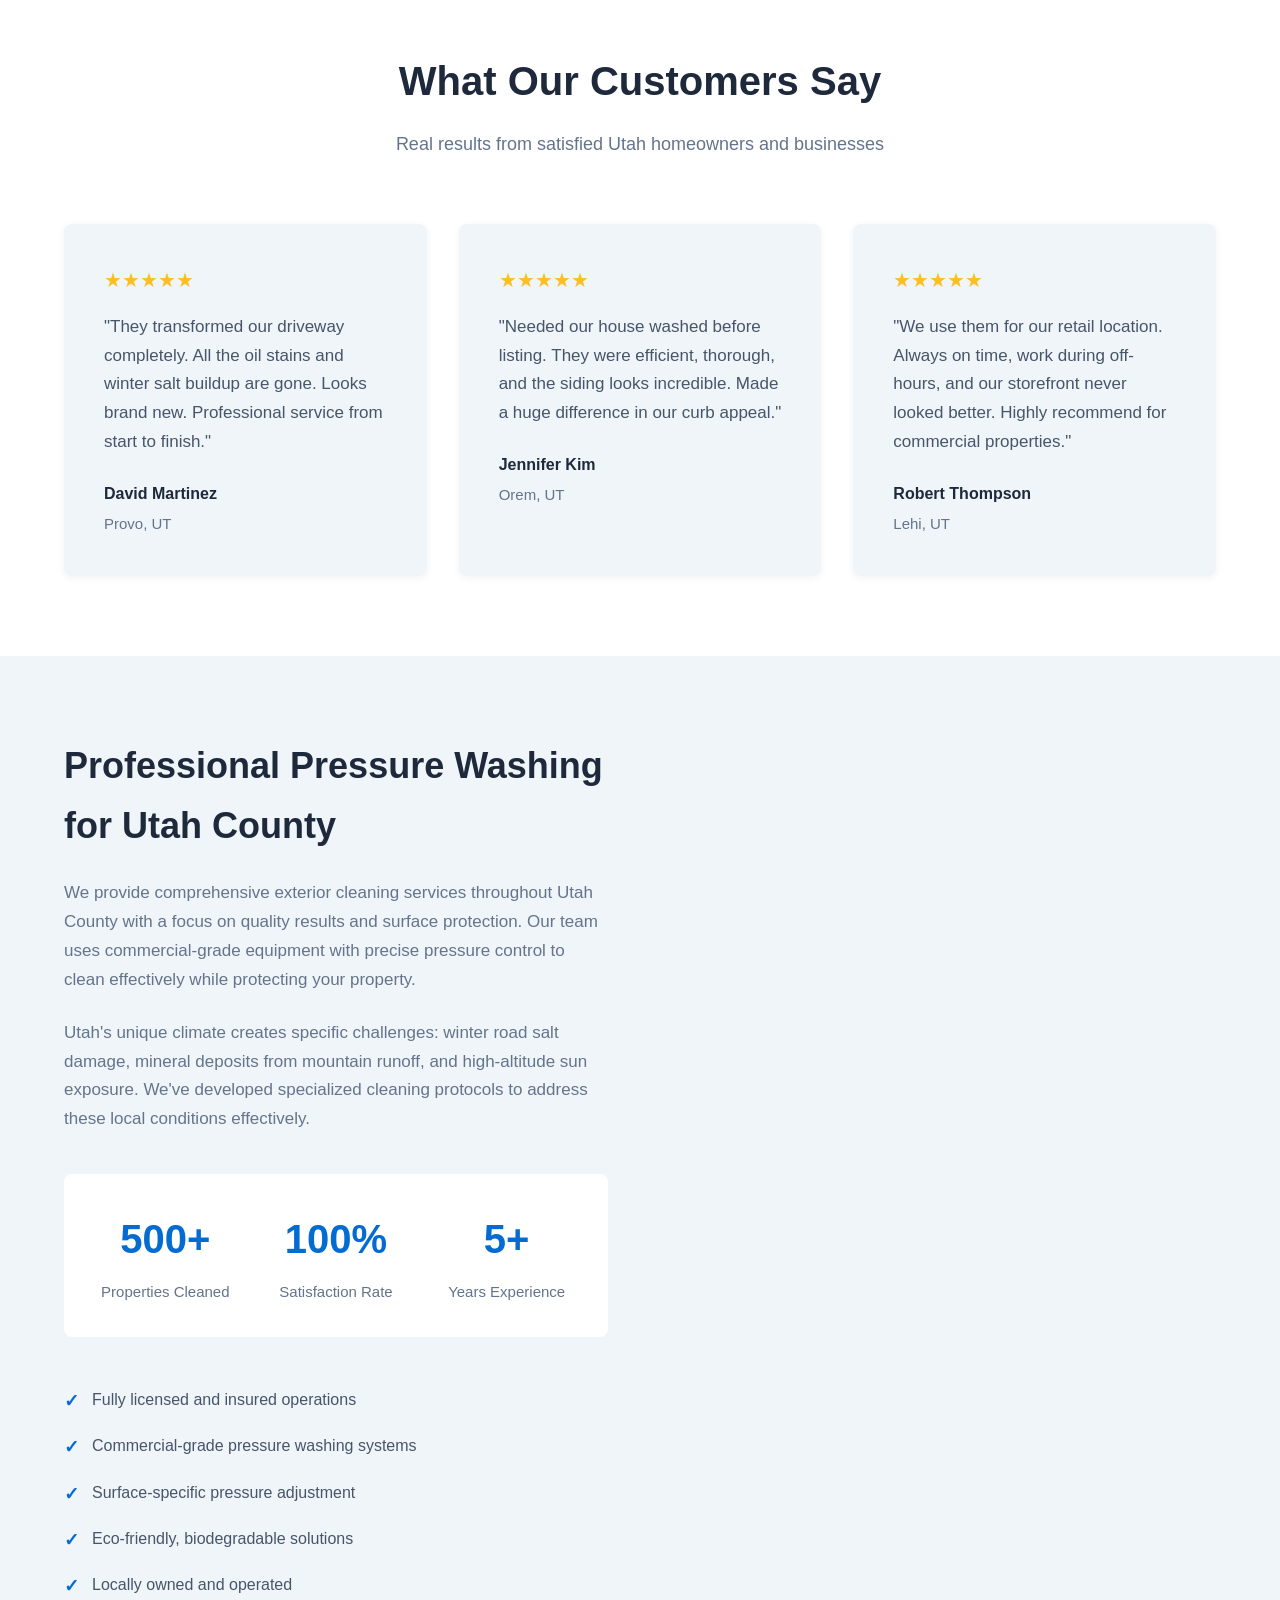
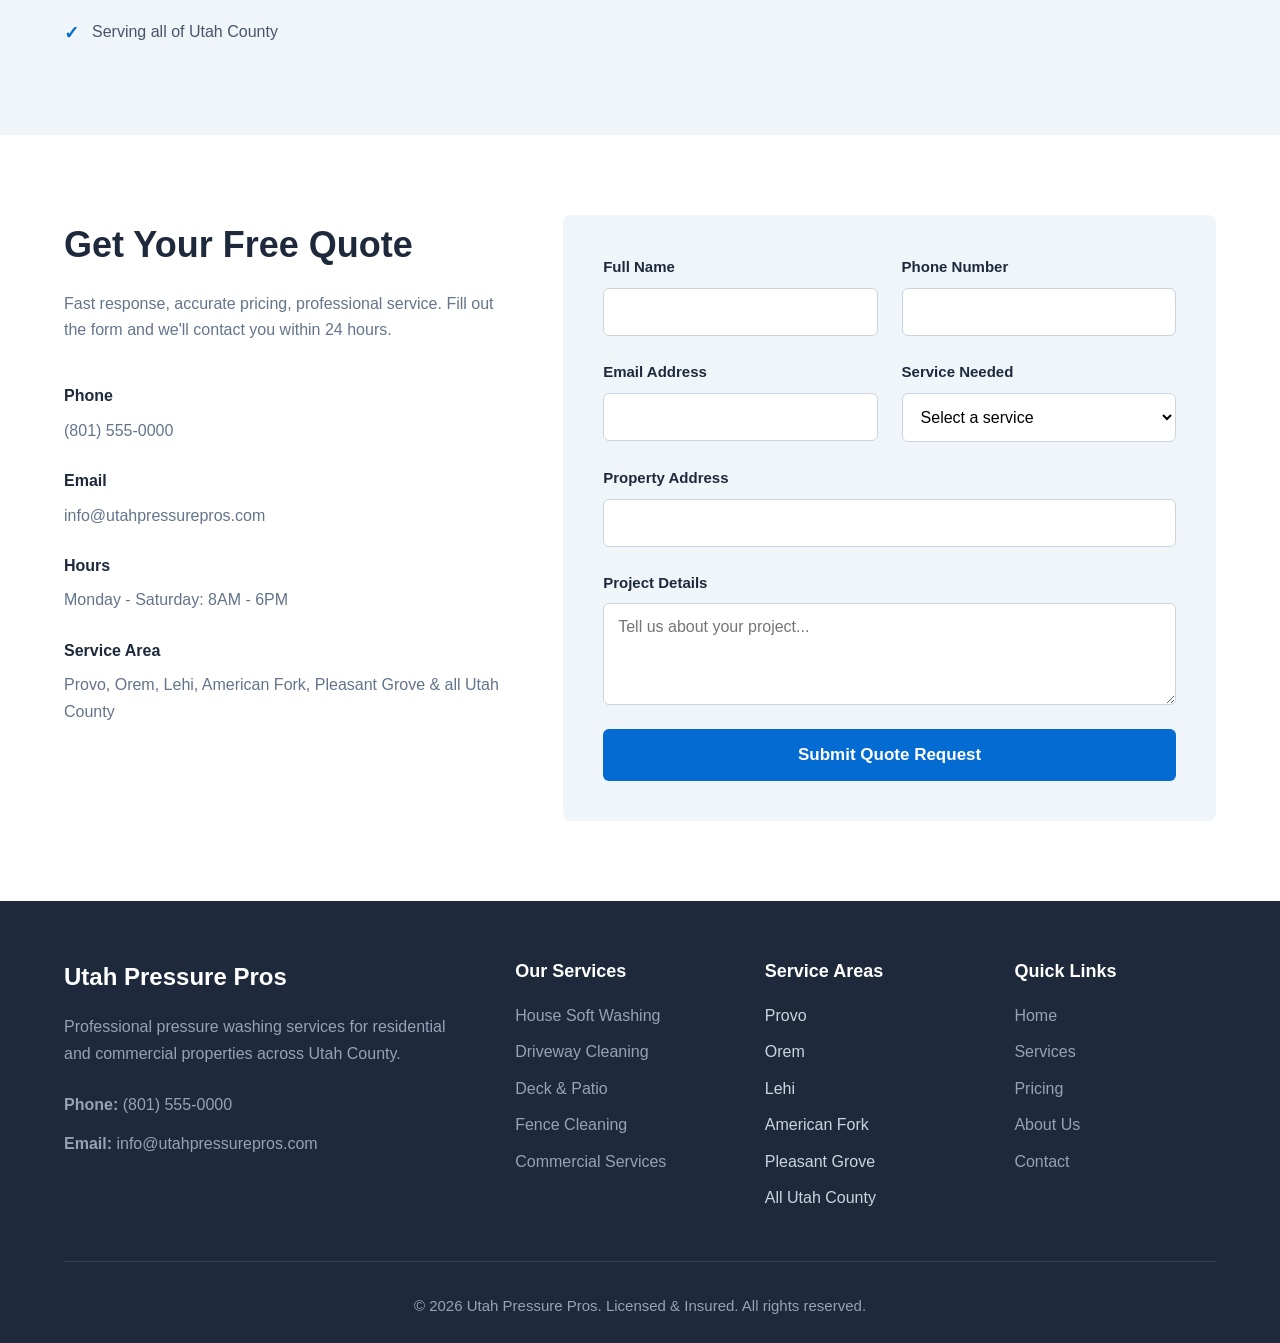
==== commit f960aadd: "Add clickable service links and professional images - Added anchor IDs to services.html (#soft-washi" ====
--- a/index.html
+++ b/index.html
@@ -29,7 +29,7 @@
     </header>
 
     <!-- Hero Banner -->
-    <section id="home" class="hero-banner">
+    <section id="home" class="hero-banner" style="background-image: url('https://images.unsplash.com/photo-1581578731548-c64695cc6952?w=1920&q=80');">
         <!-- Hero Background: Professional pressure washing technician cleaning Utah home driveway, mountains in background, bright sunny day -->
         <div class="hero-overlay"></div>
         <div class="container">
@@ -66,6 +66,7 @@
             <div class="services-grid">
                 <!-- Service 1 -->
                 <div class="service-box">
+                    <div class="service-image" style="background-image: url('https://images.unsplash.com/photo-1560518883-ce09059eeffa?w=800&q=80');"></div>
                     <div class="service-icon-wrap">
                         <div class="service-number">01</div>
                     </div>
@@ -82,6 +83,7 @@
 
                 <!-- Service 2 -->
                 <div class="service-box featured">
+                    <div class="service-image" style="background-image: url('https://images.unsplash.com/photo-1558618666-fcd25c85cd64?w=800&q=80');"></div>
                     <div class="popular-badge">Most Popular</div>
                     <div class="service-icon-wrap">
                         <div class="service-number">02</div>
@@ -99,6 +101,7 @@
 
                 <!-- Service 3 -->
                 <div class="service-box">
+                    <div class="service-image" style="background-image: url('https://images.unsplash.com/photo-1600585154340-be6161a56a0c?w=800&q=80');"></div>
                     <div class="service-icon-wrap">
                         <div class="service-number">03</div>
                     </div>
@@ -115,6 +118,7 @@
 
                 <!-- Service 4 -->
                 <div class="service-box">
+                    <div class="service-image" style="background-image: url('https://images.unsplash.com/photo-1600607687939-ce8a6c25118c?w=800&q=80');"></div>
                     <div class="service-icon-wrap">
                         <div class="service-number">04</div>
                     </div>
@@ -131,6 +135,7 @@
 
                 <!-- Service 5 -->
                 <div class="service-box">
+                    <div class="service-image" style="background-image: url('https://images.unsplash.com/photo-1497366216548-37526070297c?w=800&q=80');"></div>
                     <div class="service-icon-wrap">
                         <div class="service-number">05</div>
                     </div>
--- a/styles.css
+++ b/styles.css
@@ -170,6 +170,9 @@
 /* Hero Banner */
 .hero-banner {
     background: linear-gradient(135deg, #046bd2 0%, #0354a6 100%);
+    background-size: cover;
+    background-position: center;
+    background-repeat: no-repeat;
     padding: 6rem 0;
     position: relative;
     overflow: hidden;
@@ -266,11 +269,34 @@
 
 .service-box {
     background: #ffffff;
-    padding: 2.5rem;
+    padding: 0;
     border-radius: 8px;
     box-shadow: 0 2px 8px rgba(0, 0, 0, 0.08);
     transition: all 0.3s;
     position: relative;
+    overflow: hidden;
+}
+
+.service-image {
+    width: 100%;
+    height: 200px;
+    background-size: cover;
+    background-position: center;
+    background-repeat: no-repeat;
+}
+
+.service-box > *:not(.service-image) {
+    padding-left: 2.5rem;
+    padding-right: 2.5rem;
+}
+
+.service-box h3 {
+    padding-top: 1.5rem;
+}
+
+.service-box .service-link {
+    display: block;
+    padding-bottom: 2.5rem;
 }
 
 .service-box:hover {
@@ -297,6 +323,7 @@
 
 .service-icon-wrap {
     margin-bottom: 1.5rem;
+    margin-top: 1.5rem;
 }
 
 .service-number {
@@ -328,6 +355,7 @@
 .service-features {
     list-style: none;
     margin-bottom: 1.5rem;
+    padding-left: 0 !important;
 }
 
 .service-features li {
@@ -350,6 +378,8 @@
     font-weight: 700;
     color: #046bd2;
     margin-bottom: 1rem;
+    padding-left: 2.5rem !important;
+    padding-right: 2.5rem !important;
 }
 
 .service-link {
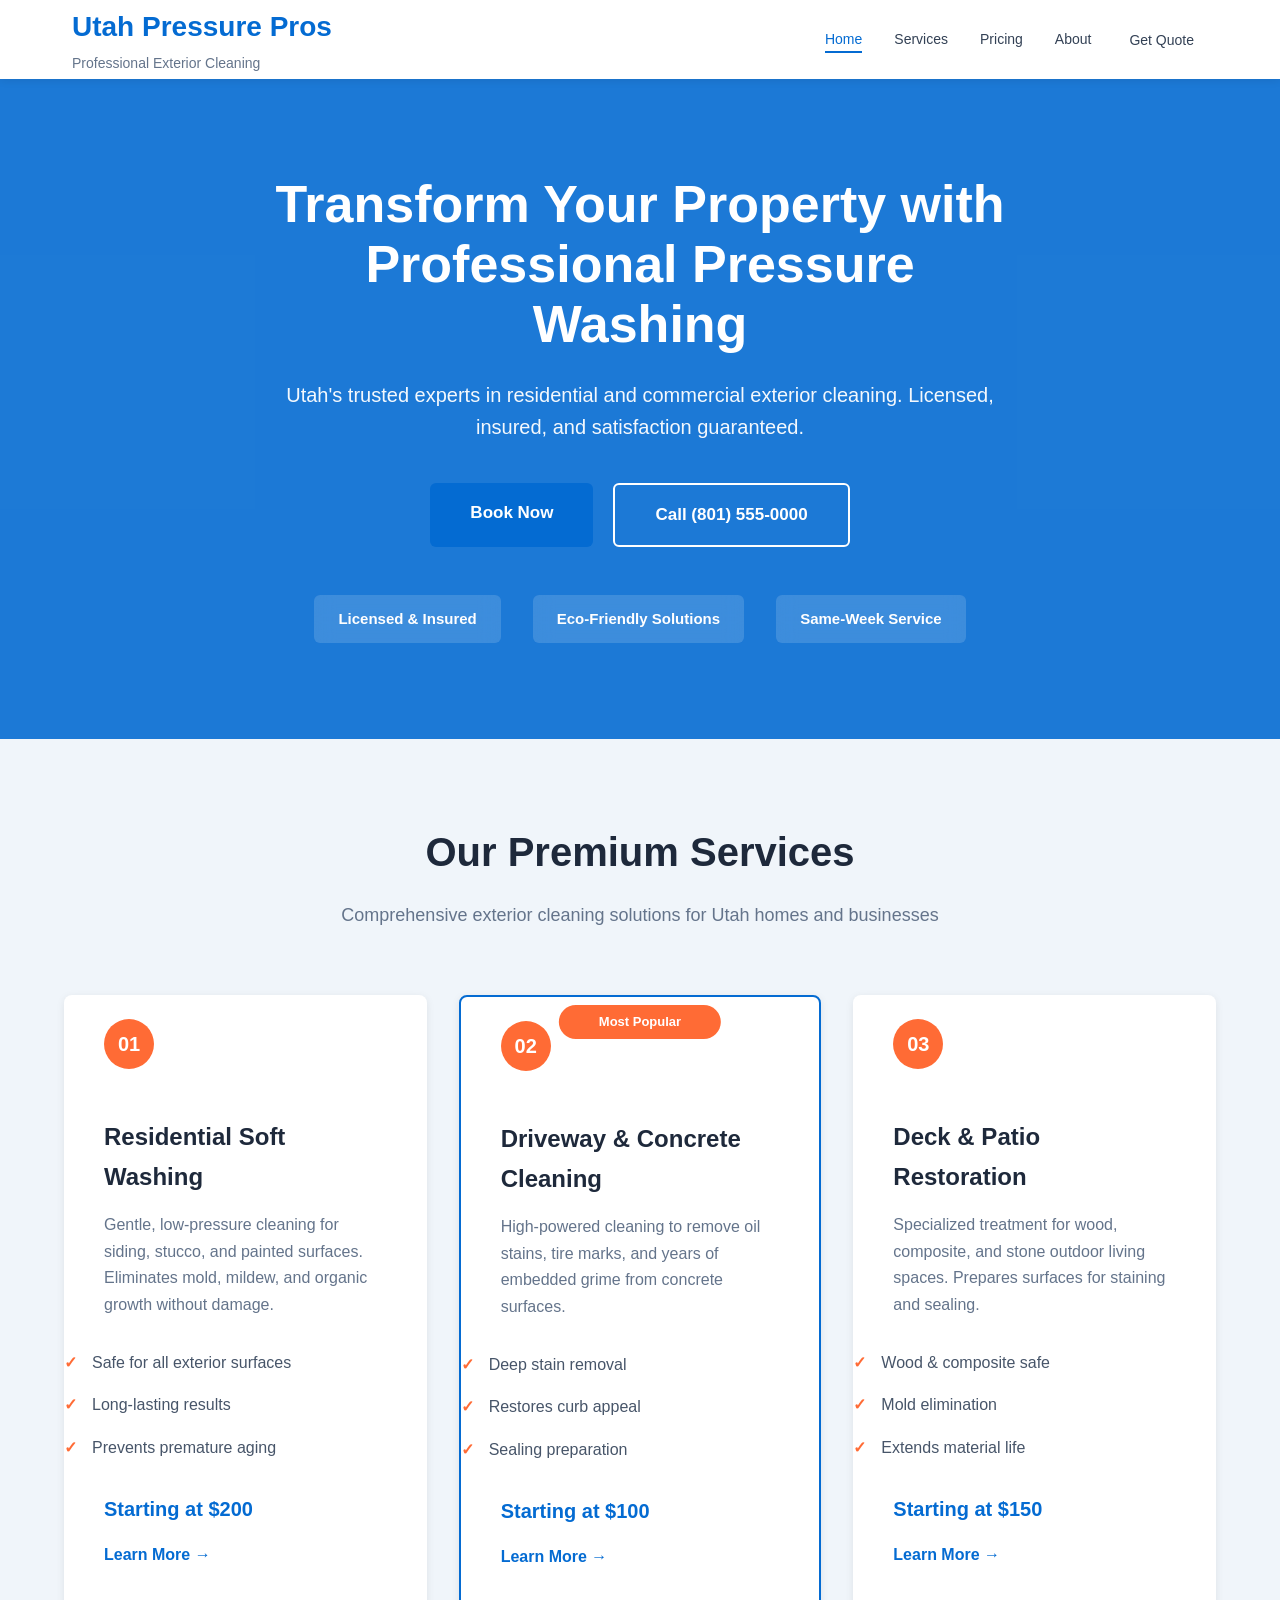
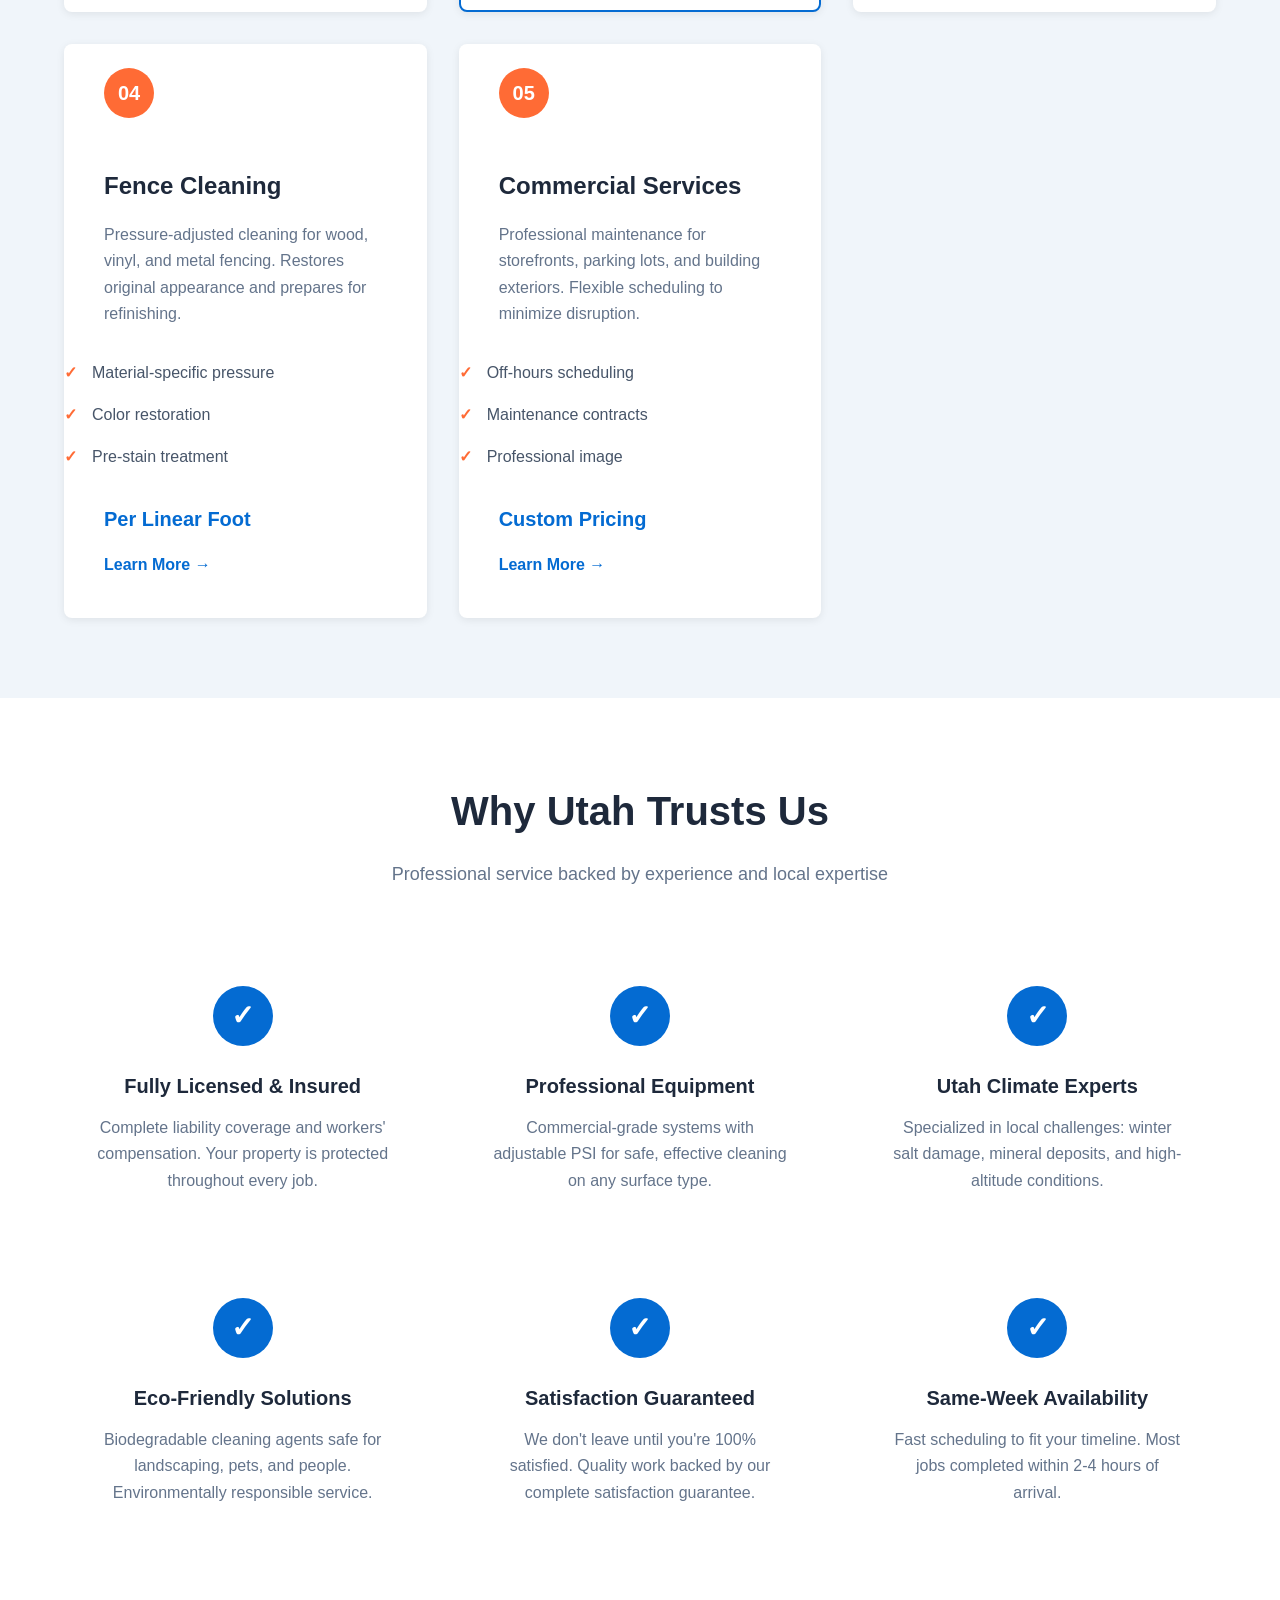
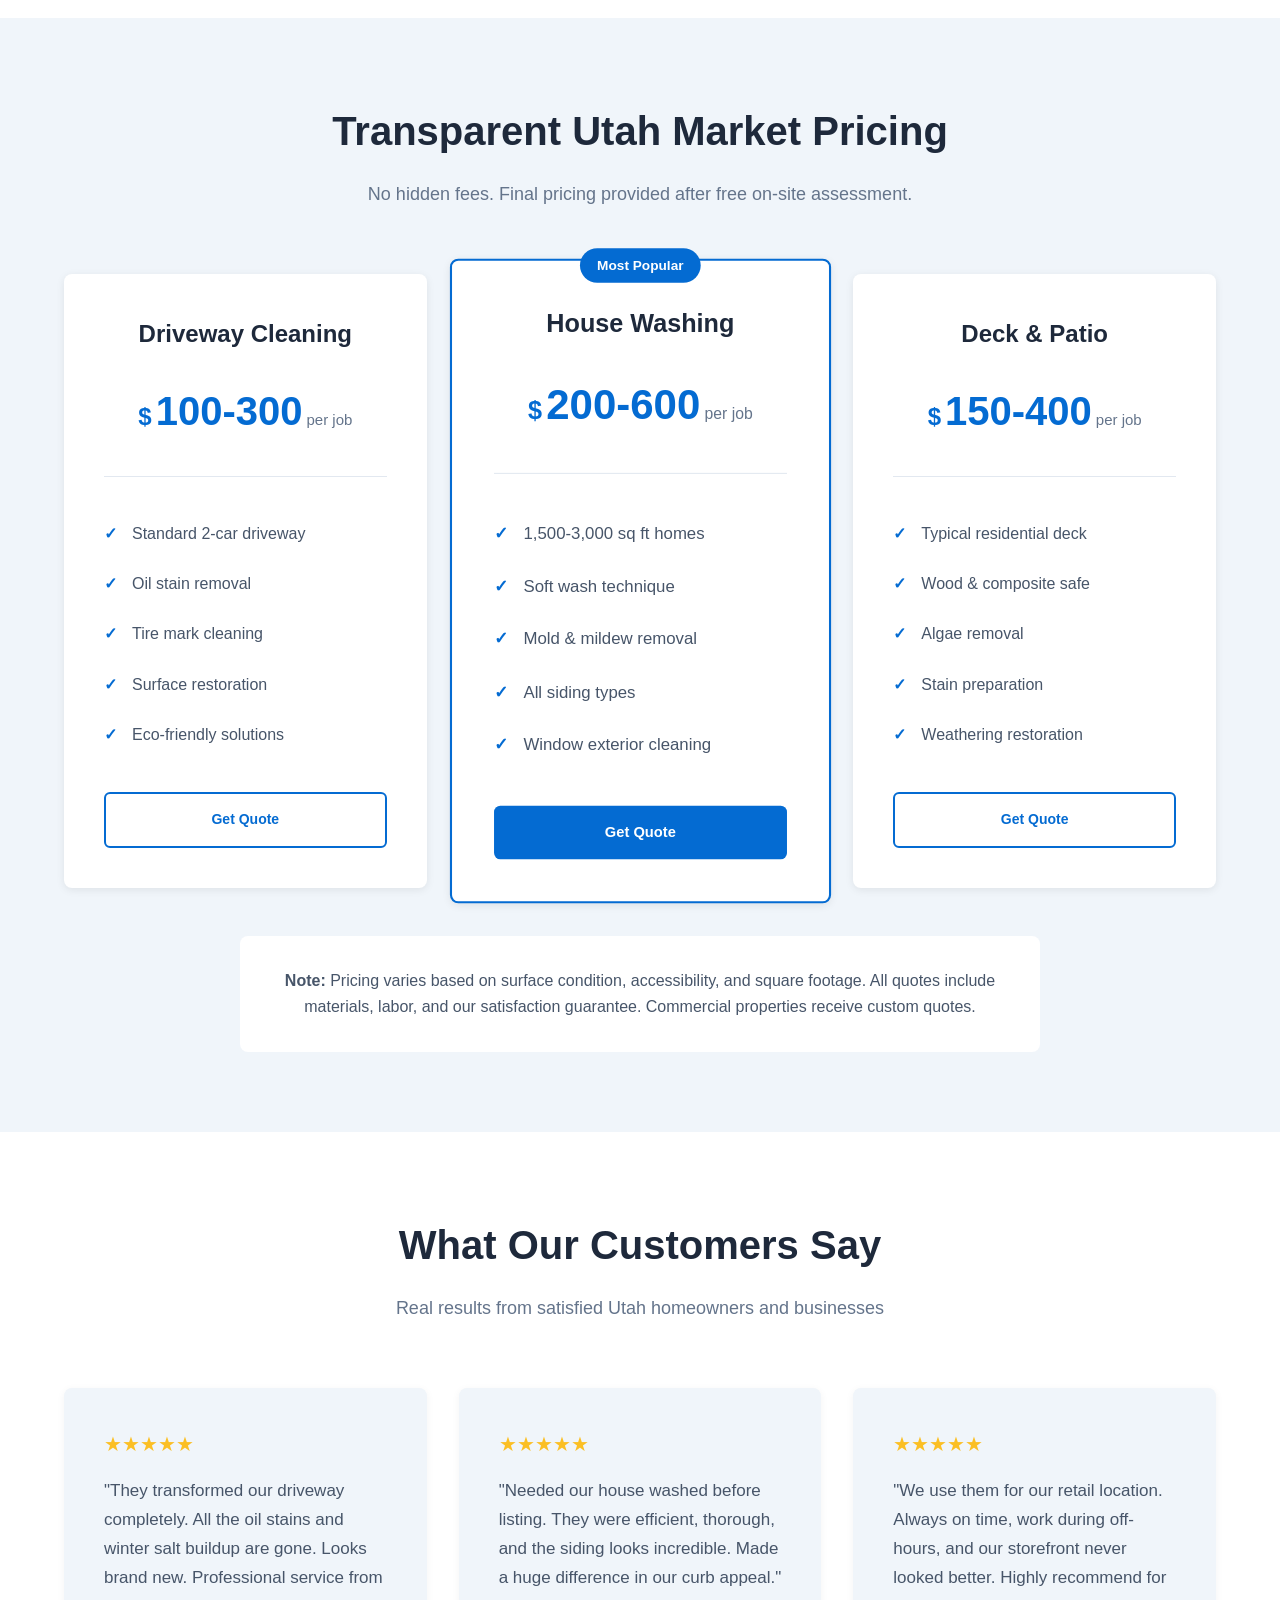
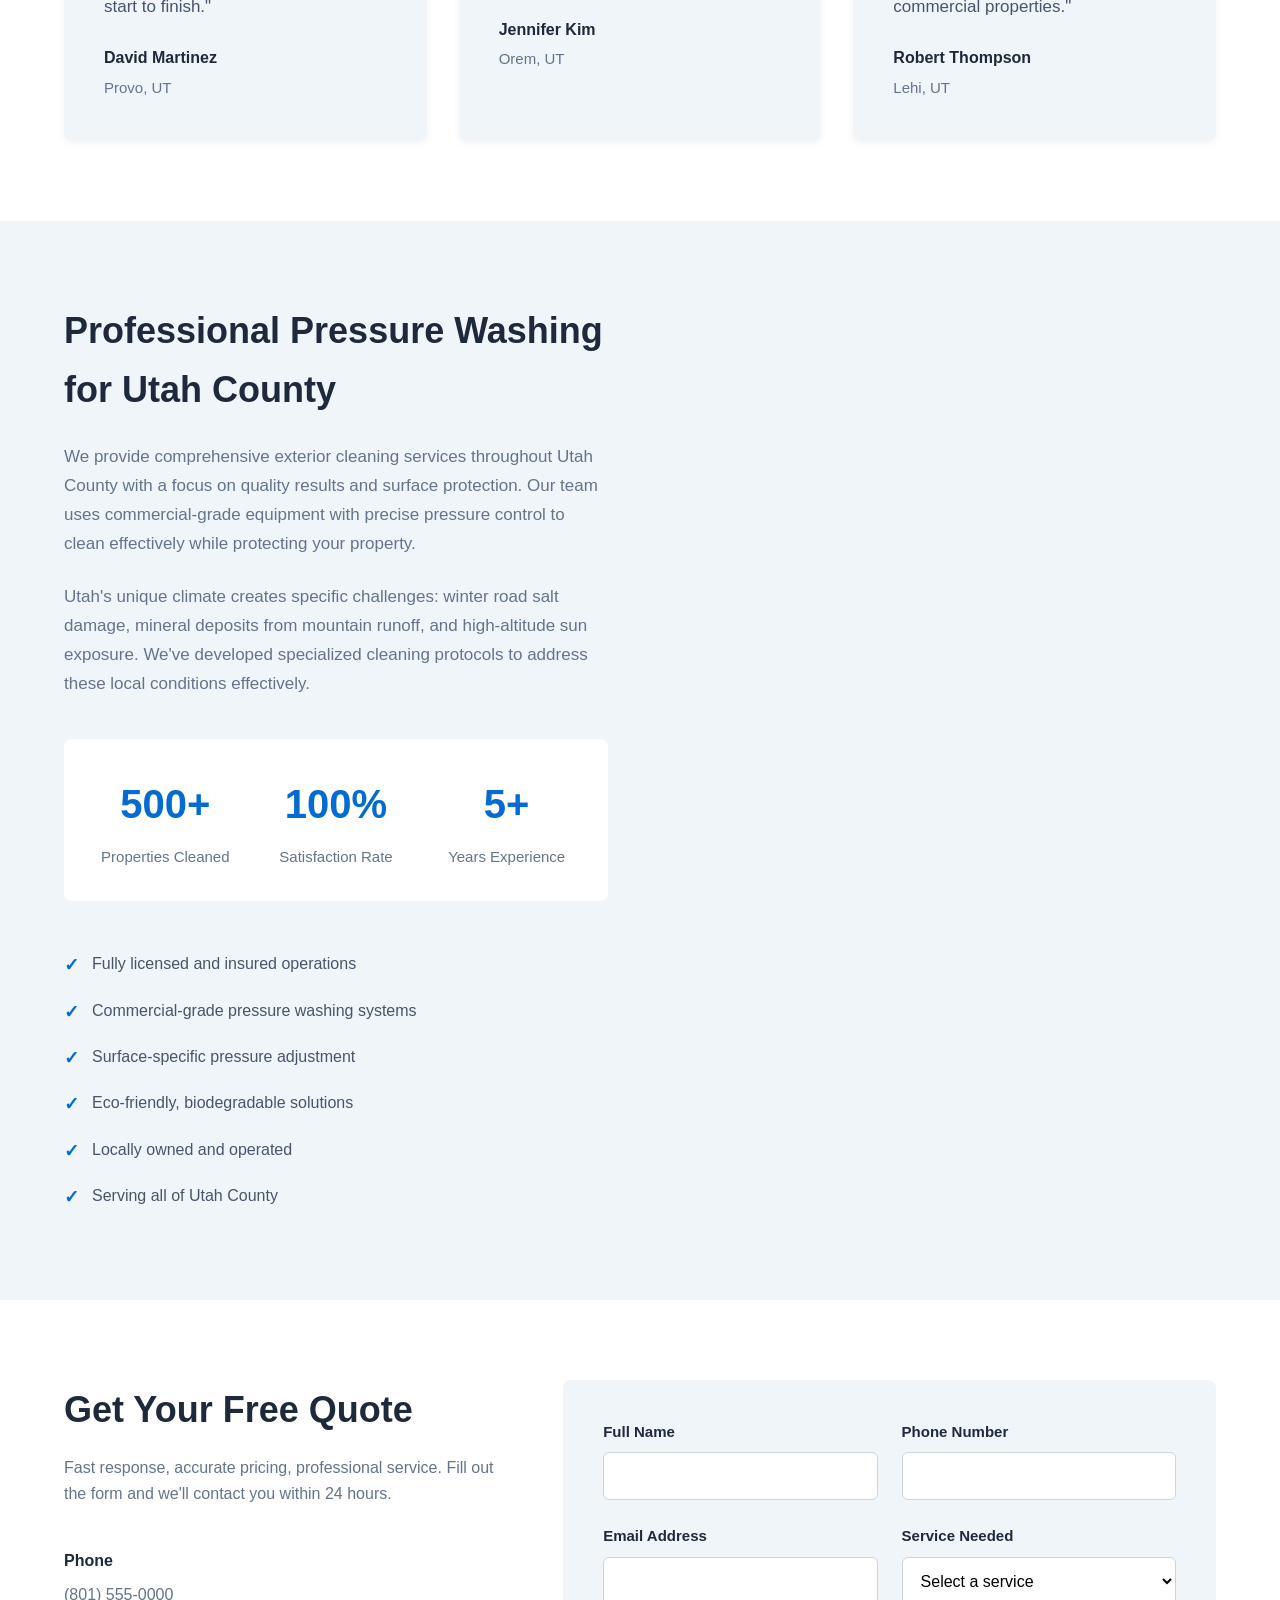
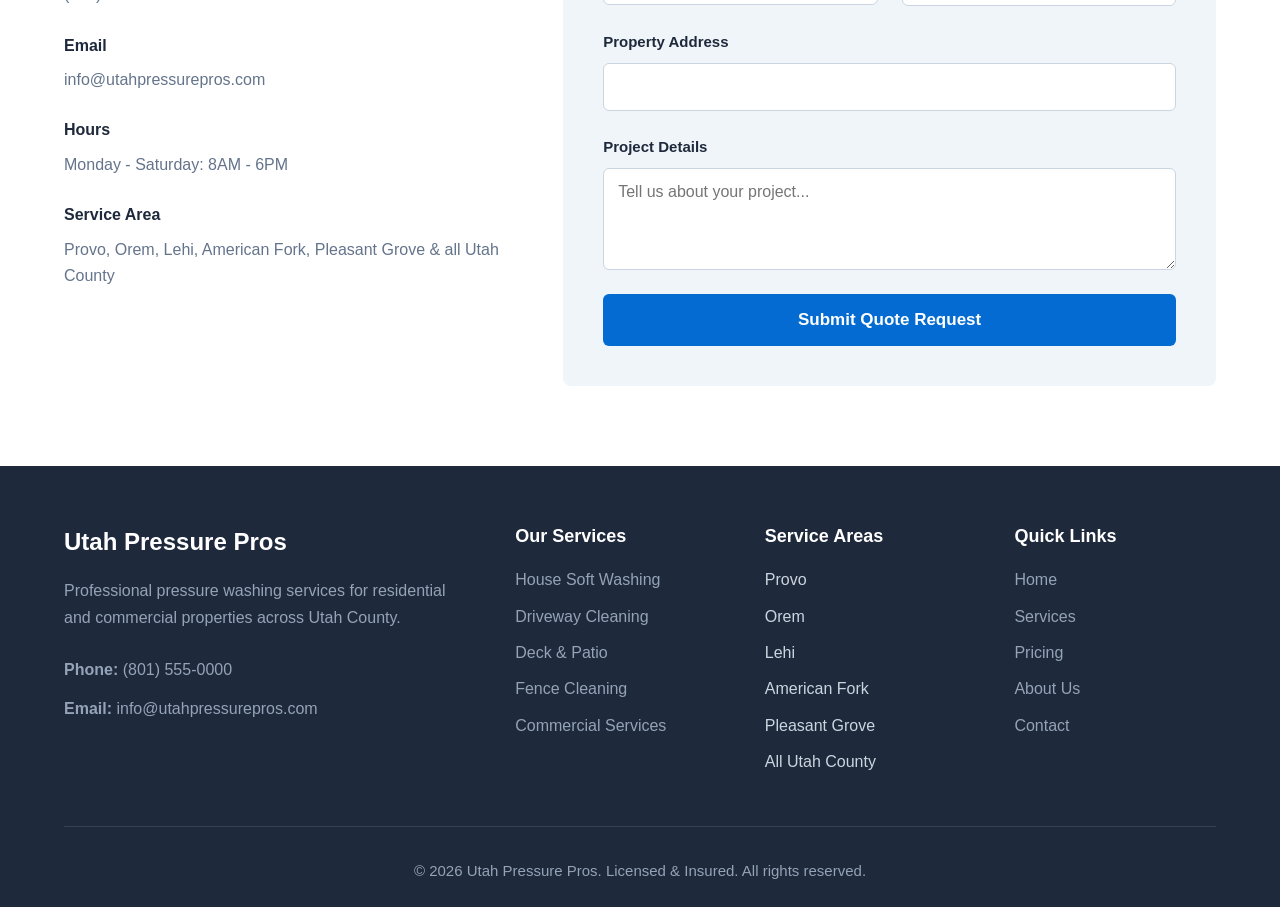
==== commit 8f5d393f: "Add orange as secondary brand color and improve navigation consistency - Added orange (#ff6b35) as s" ====
--- a/index.html
+++ b/index.html
@@ -18,11 +18,11 @@
                     <p class="tagline">Professional Exterior Cleaning</p>
                 </div>
                 <ul class="nav-menu">
-                    <li><a href="#home">Home</a></li>
-                    <li><a href="#services">Services</a></li>
-                    <li><a href="#pricing">Pricing</a></li>
-                    <li><a href="#about">About</a></li>
-                    <li><a href="#contact" class="btn btn-primary">Get Free Quote</a></li>
+                    <li><a href="index.html" class="active">Home</a></li>
+                    <li><a href="services.html">Services</a></li>
+                    <li><a href="pricing.html">Pricing</a></li>
+                    <li><a href="about.html">About</a></li>
+                    <li><a href="contact.html" class="btn btn-outline">Get Quote</a></li>
                 </ul>
             </div>
         </nav>
@@ -37,7 +37,7 @@
                 <h2 class="hero-title">Transform Your Property with Professional Pressure Washing</h2>
                 <p class="hero-subtitle">Utah's trusted experts in residential and commercial exterior cleaning. Licensed, insured, and satisfaction guaranteed.</p>
                 <div class="hero-cta">
-                    <a href="#contact" class="btn btn-hero">Book Now</a>
+                    <a href="contact.html" class="btn btn-hero">Book Now</a>
                     <a href="tel:8015550000" class="btn btn-outline">Call (801) 555-0000</a>
                 </div>
                 <div class="hero-badges">
@@ -66,7 +66,6 @@
             <div class="services-grid">
                 <!-- Service 1 -->
                 <div class="service-box">
-                    <div class="service-image" style="background-image: url('https://images.unsplash.com/photo-1560518883-ce09059eeffa?w=800&q=80');"></div>
                     <div class="service-icon-wrap">
                         <div class="service-number">01</div>
                     </div>
@@ -83,7 +82,6 @@
 
                 <!-- Service 2 -->
                 <div class="service-box featured">
-                    <div class="service-image" style="background-image: url('https://images.unsplash.com/photo-1558618666-fcd25c85cd64?w=800&q=80');"></div>
                     <div class="popular-badge">Most Popular</div>
                     <div class="service-icon-wrap">
                         <div class="service-number">02</div>
@@ -101,7 +99,6 @@
 
                 <!-- Service 3 -->
                 <div class="service-box">
-                    <div class="service-image" style="background-image: url('https://images.unsplash.com/photo-1600585154340-be6161a56a0c?w=800&q=80');"></div>
                     <div class="service-icon-wrap">
                         <div class="service-number">03</div>
                     </div>
@@ -118,7 +115,6 @@
 
                 <!-- Service 4 -->
                 <div class="service-box">
-                    <div class="service-image" style="background-image: url('https://images.unsplash.com/photo-1600607687939-ce8a6c25118c?w=800&q=80');"></div>
                     <div class="service-icon-wrap">
                         <div class="service-number">04</div>
                     </div>
@@ -135,7 +131,6 @@
 
                 <!-- Service 5 -->
                 <div class="service-box">
-                    <div class="service-image" style="background-image: url('https://images.unsplash.com/photo-1497366216548-37526070297c?w=800&q=80');"></div>
                     <div class="service-icon-wrap">
                         <div class="service-number">05</div>
                     </div>
@@ -227,7 +222,7 @@
                         <li>Surface restoration</li>
                         <li>Eco-friendly solutions</li>
                     </ul>
-                    <a href="#contact" class="btn btn-plan">Get Quote</a>
+                    <a href="contact.html" class="btn btn-plan">Get Quote</a>
                 </div>
 
                 <!-- Popular Package -->
@@ -248,7 +243,7 @@
                         <li>All siding types</li>
                         <li>Window exterior cleaning</li>
                     </ul>
-                    <a href="#contact" class="btn btn-plan-popular">Get Quote</a>
+                    <a href="contact.html" class="btn btn-plan-popular">Get Quote</a>
                 </div>
 
                 <!-- Premium Package -->
@@ -268,7 +263,7 @@
                         <li>Stain preparation</li>
                         <li>Weathering restoration</li>
                     </ul>
-                    <a href="#contact" class="btn btn-plan">Get Quote</a>
+                    <a href="contact.html" class="btn btn-plan">Get Quote</a>
                 </div>
             </div>
 
@@ -452,11 +447,11 @@
                 <div class="footer-col">
                     <h4>Our Services</h4>
                     <ul>
-                        <li><a href="#services">House Soft Washing</a></li>
-                        <li><a href="#services">Driveway Cleaning</a></li>
-                        <li><a href="#services">Deck & Patio</a></li>
-                        <li><a href="#services">Fence Cleaning</a></li>
-                        <li><a href="#services">Commercial Services</a></li>
+                        <li><a href="services.html#soft-washing">House Soft Washing</a></li>
+                        <li><a href="services.html#driveway">Driveway Cleaning</a></li>
+                        <li><a href="services.html#deck">Deck & Patio</a></li>
+                        <li><a href="services.html#fence">Fence Cleaning</a></li>
+                        <li><a href="services.html#commercial">Commercial Services</a></li>
                     </ul>
                 </div>
 
@@ -475,11 +470,11 @@
                 <div class="footer-col">
                     <h4>Quick Links</h4>
                     <ul>
-                        <li><a href="#home">Home</a></li>
-                        <li><a href="#services">Services</a></li>
-                        <li><a href="#pricing">Pricing</a></li>
-                        <li><a href="#about">About Us</a></li>
-                        <li><a href="#contact">Contact</a></li>
+                        <li><a href="index.html">Home</a></li>
+                        <li><a href="services.html">Services</a></li>
+                        <li><a href="pricing.html">Pricing</a></li>
+                        <li><a href="about.html">About Us</a></li>
+                        <li><a href="contact.html">Contact</a></li>
                     </ul>
                 </div>
             </div>
--- a/styles.css
+++ b/styles.css
@@ -5,12 +5,19 @@
     box-sizing: border-box;
 }
 
+:root {
+    --primary-blue: #046bd2;
+    --primary-blue-dark: #0354a6;
+    --secondary-orange: #ff6b35;
+    --secondary-orange-dark: #e85a28;
+}
+
 html {
     scroll-behavior: smooth;
 }
 
 body {
-    font-family: -apple-system, BlinkMacSystemFont, 'Segoe UI', Roboto, 'Helvetica Neue', Arial, sans-serif;
+    font-family: 'Inter', -apple-system, BlinkMacSystemFont, 'Segoe UI', 'Roboto', 'Oxygen', 'Ubuntu', 'Cantarell', sans-serif;
     line-height: 1.65;
     color: #334155;
     background-color: #ffffff;
@@ -32,13 +39,14 @@
 }
 
 .navbar {
-    padding: 1.25rem 0;
+    padding: 0.25rem 0;
 }
 
 .navbar .container {
     display: flex;
     justify-content: space-between;
     align-items: center;
+    padding: 0 2rem;
 }
 
 .nav-brand {
@@ -50,19 +58,19 @@
     font-size: 1.75rem;
     font-weight: 700;
     color: #046bd2;
-    margin-bottom: 0.25rem;
+    margin-bottom: 0.125rem;
 }
 
 .tagline {
     font-size: 0.875rem;
     color: #64748b;
-    font-weight: 500;
+    font-weight: 400;
 }
 
 .nav-menu {
     display: flex;
     list-style: none;
-    gap: 2.5rem;
+    gap: 2rem;
     align-items: center;
 }
 
@@ -70,19 +78,39 @@
     color: #334155;
     text-decoration: none;
     font-weight: 500;
-    transition: color 0.3s;
-    font-size: 0.9375rem;
+    transition: all 0.3s;
+    font-size: 0.875rem;
+    padding-bottom: 0.25rem;
+    border-bottom: 2px solid transparent;
 }
 
 .nav-menu a:hover {
+    color: #046bd2;
+}
+
+.nav-menu a.active {
+    color: #046bd2;
+    border-bottom: 2px solid #046bd2;
+}
+
+.nav-menu li:has(a.btn) {
+    margin-left: -0.5rem;
+}
+
+.nav-menu a.btn {
+    padding: 0.375rem 0.75rem;
+    border-bottom: none;
+}
+
+.nav-menu a.btn.active {
     color: #046bd2;
 }
 
 /* Buttons */
 .btn {
     display: inline-block;
-    padding: 0.875rem 1.75rem;
-    font-size: 0.9375rem;
+    padding: 0.625rem 1.25rem;
+    font-size: 0.875rem;
     font-weight: 600;
     text-decoration: none;
     border-radius: 6px;
@@ -125,8 +153,9 @@
 }
 
 .btn-outline:hover {
-    background: #ffffff;
-    color: #046bd2;
+    background: var(--secondary-orange);
+    color: #ffffff;
+    border-color: var(--secondary-orange);
 }
 
 .btn-plan {
@@ -165,6 +194,17 @@
     background: #0354a6;
     transform: translateY(-2px);
     box-shadow: 0 4px 12px rgba(4, 107, 210, 0.3);
+}
+
+.btn-secondary {
+    background: var(--secondary-orange);
+    color: #ffffff;
+}
+
+.btn-secondary:hover {
+    background: var(--secondary-orange-dark);
+    transform: translateY(-1px);
+    box-shadow: 0 4px 12px rgba(255, 107, 53, 0.3);
 }
 
 /* Hero Banner */
@@ -279,7 +319,7 @@
 
 .service-image {
     width: 100%;
-    height: 200px;
+    height: 40px;
     background-size: cover;
     background-position: center;
     background-repeat: no-repeat;
@@ -310,10 +350,10 @@
 
 .popular-badge {
     position: absolute;
-    top: -12px;
+    top: 8px;
     left: 50%;
     transform: translateX(-50%);
-    background: #046bd2;
+    background: var(--secondary-orange);
     color: #ffffff;
     padding: 0.375rem 1rem;
     border-radius: 20px;
@@ -329,8 +369,8 @@
 .service-number {
     width: 50px;
     height: 50px;
-    background: #F0F5FA;
-    color: #046bd2;
+    background: var(--secondary-orange);
+    color: #ffffff;
     border-radius: 50%;
     display: flex;
     align-items: center;
@@ -369,7 +409,7 @@
     content: '✓';
     position: absolute;
     left: 0;
-    color: #046bd2;
+    color: var(--secondary-orange);
     font-weight: 700;
 }
 
@@ -920,3 +960,142 @@
         padding: 1.5rem;
     }
 }
+
+/* Services Detail Pages */
+.page-header {
+    background: linear-gradient(135deg, #046bd2 0%, #0354a6 100%);
+    color: #ffffff;
+    padding: 3rem 0;
+    text-align: center;
+}
+
+.page-header h1 {
+    font-size: 2.5rem;
+    font-weight: 700;
+    margin-bottom: 1rem;
+}
+
+.page-header p {
+    font-size: 1.125rem;
+    opacity: 0.95;
+}
+
+.services-detail {
+    padding: 4rem 0;
+    background: #F0F5FA;
+}
+
+.service-detail-card {
+    background: #ffffff;
+    border-radius: 8px;
+    overflow: hidden;
+    box-shadow: 0 2px 8px rgba(0, 0, 0, 0.08);
+    margin-bottom: 3rem;
+}
+
+.service-detail-image {
+    width: 100%;
+    height: 50px;
+    background-size: cover;
+    background-position: center;
+    background-repeat: no-repeat;
+}
+
+.service-detail-content {
+    padding: 3rem;
+}
+
+.service-detail-content h2 {
+    font-size: 2rem;
+    font-weight: 700;
+    color: #1e293b;
+    margin-bottom: 1.5rem;
+}
+
+.service-intro {
+    font-size: 1.125rem;
+    color: #475569;
+    margin-bottom: 1.5rem;
+    line-height: 1.7;
+}
+
+.service-list {
+    list-style: none;
+    margin: 1.5rem 0;
+    padding-left: 0;
+}
+
+.service-list li {
+    padding: 0.5rem 0;
+    padding-left: 1.75rem;
+    position: relative;
+    color: #475569;
+    font-size: 1.0625rem;
+}
+
+.service-list li::before {
+    content: '✓';
+    position: absolute;
+    left: 0;
+    color: var(--secondary-orange);
+    font-weight: 700;
+    font-size: 1.125rem;
+}
+
+.service-detail-content p {
+    color: #64748b;
+    line-height: 1.7;
+    margin-bottom: 1rem;
+}
+
+.service-perfect {
+    font-size: 1.0625rem;
+    margin-top: 1.5rem;
+    margin-bottom: 2rem;
+}
+
+/* About Page - Feature Icons */
+.sets-apart {
+    padding: 5rem 0;
+    background: #f8fafc;
+}
+
+.features-list {
+    display: flex;
+    flex-direction: column;
+    gap: 3rem;
+    margin-top: 3rem;
+}
+
+.feature-item {
+    display: flex;
+    gap: 2rem;
+    align-items: flex-start;
+}
+
+.feature-icon-large {
+    width: 70px;
+    height: 70px;
+    background: var(--secondary-orange);
+    color: #ffffff;
+    border-radius: 50%;
+    display: flex;
+    align-items: center;
+    justify-content: center;
+    font-size: 1.75rem;
+    font-weight: 700;
+    flex-shrink: 0;
+}
+
+.feature-content h3 {
+    font-size: 1.5rem;
+    font-weight: 600;
+    color: #1e293b;
+    margin-bottom: 0.75rem;
+}
+
+.feature-content p {
+    color: #64748b;
+    line-height: 1.7;
+    font-size: 1.0625rem;
+}
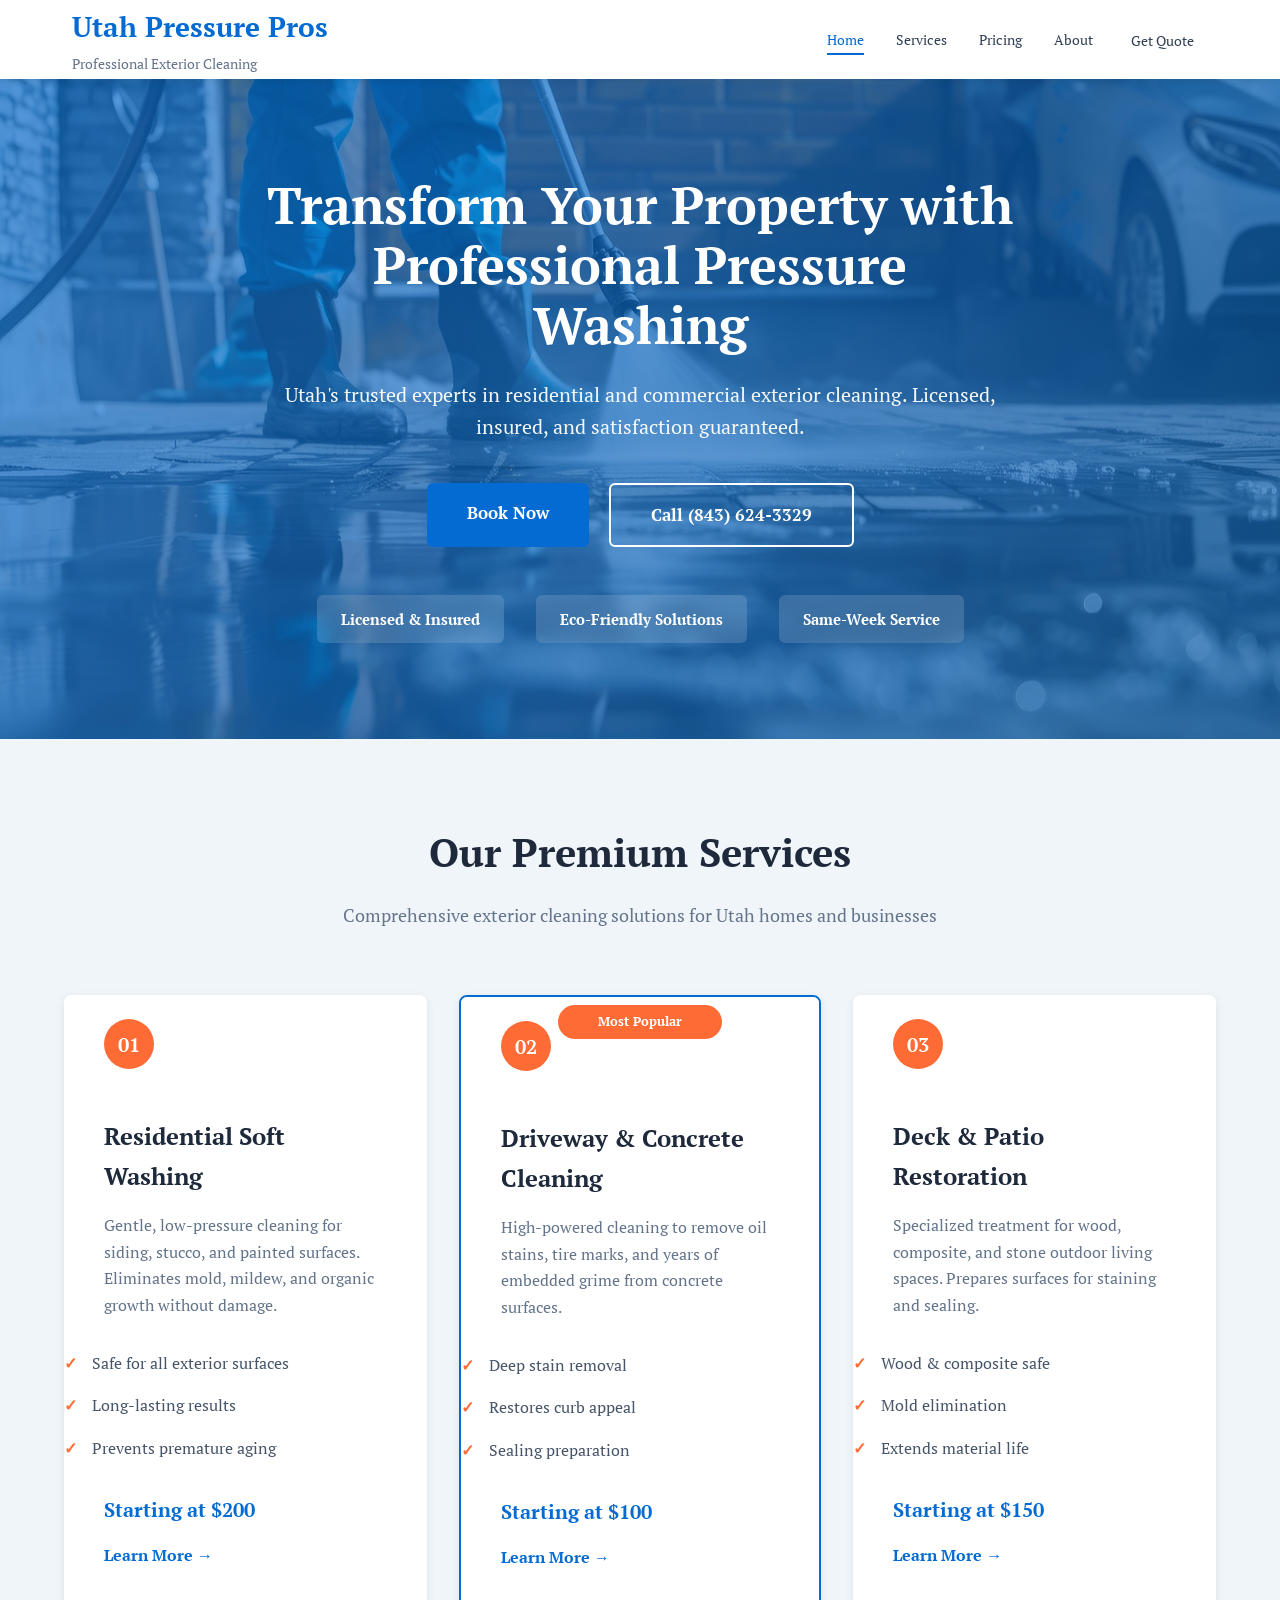
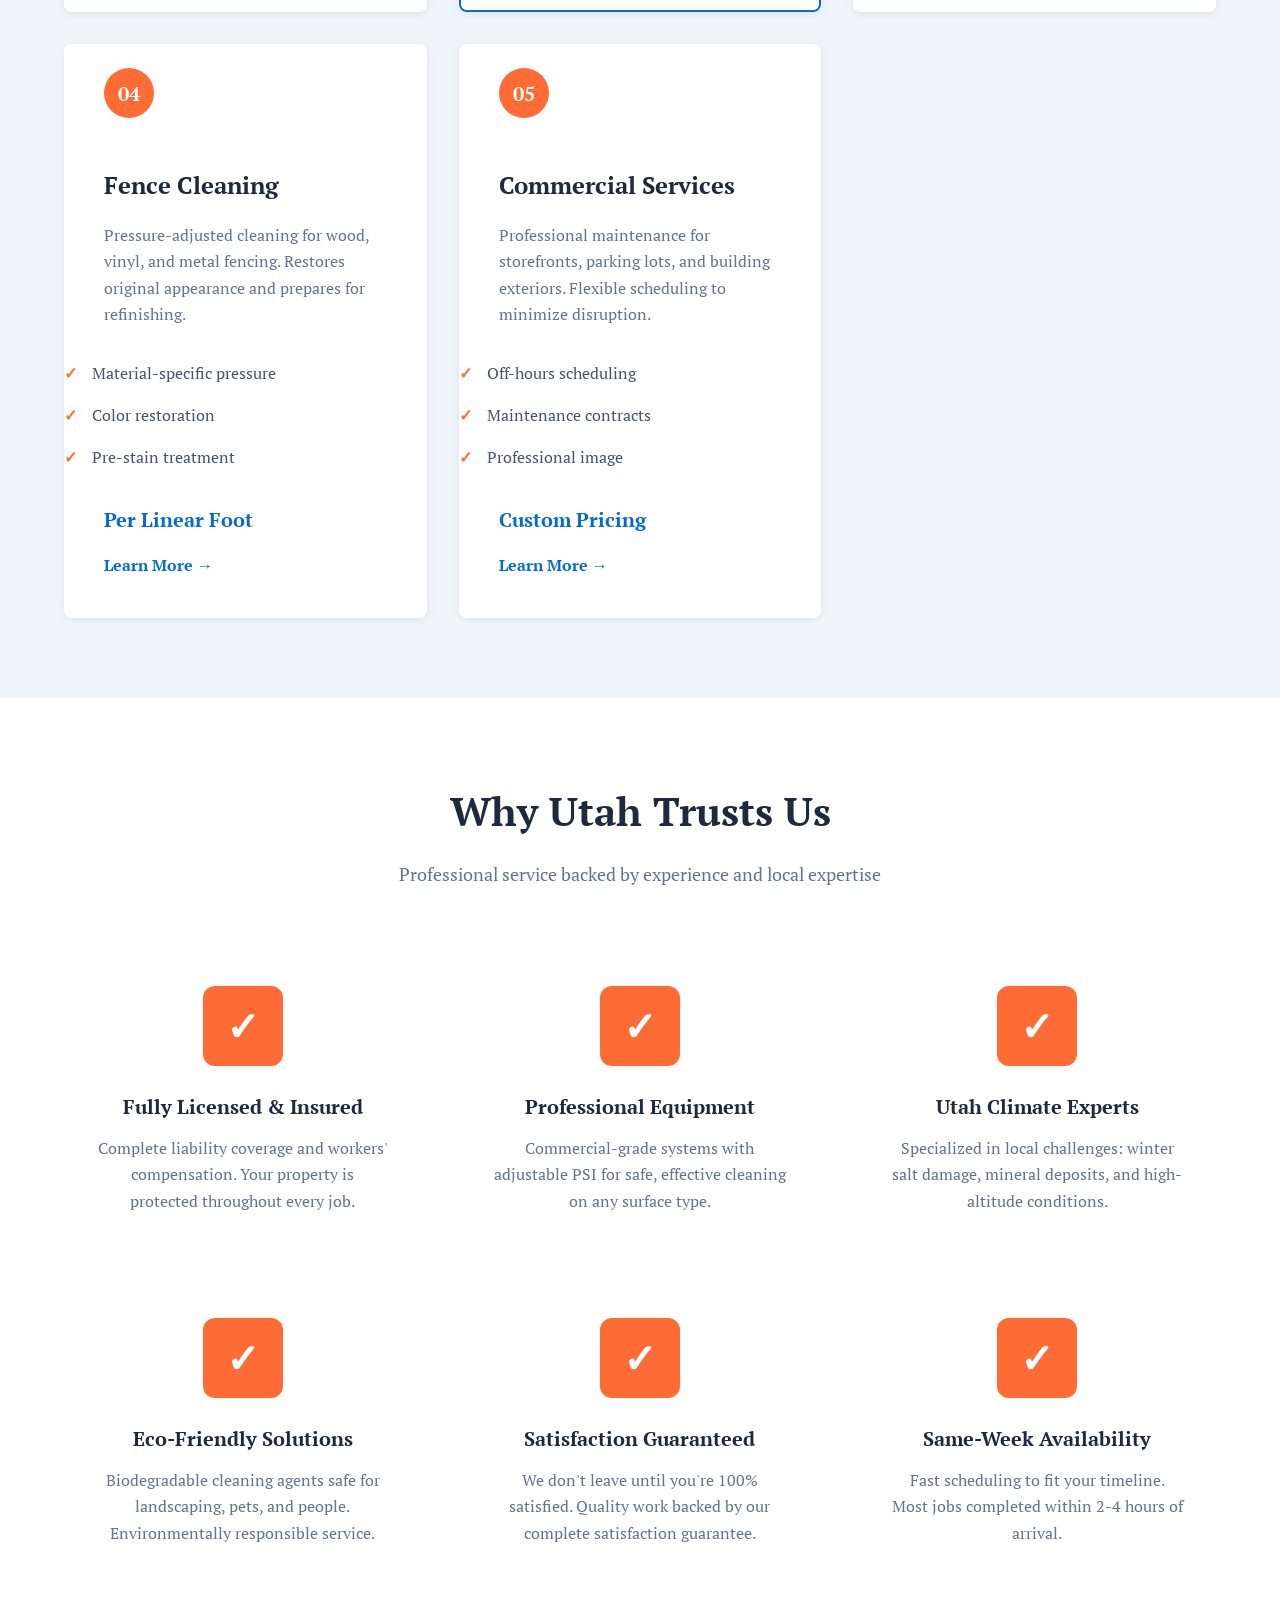
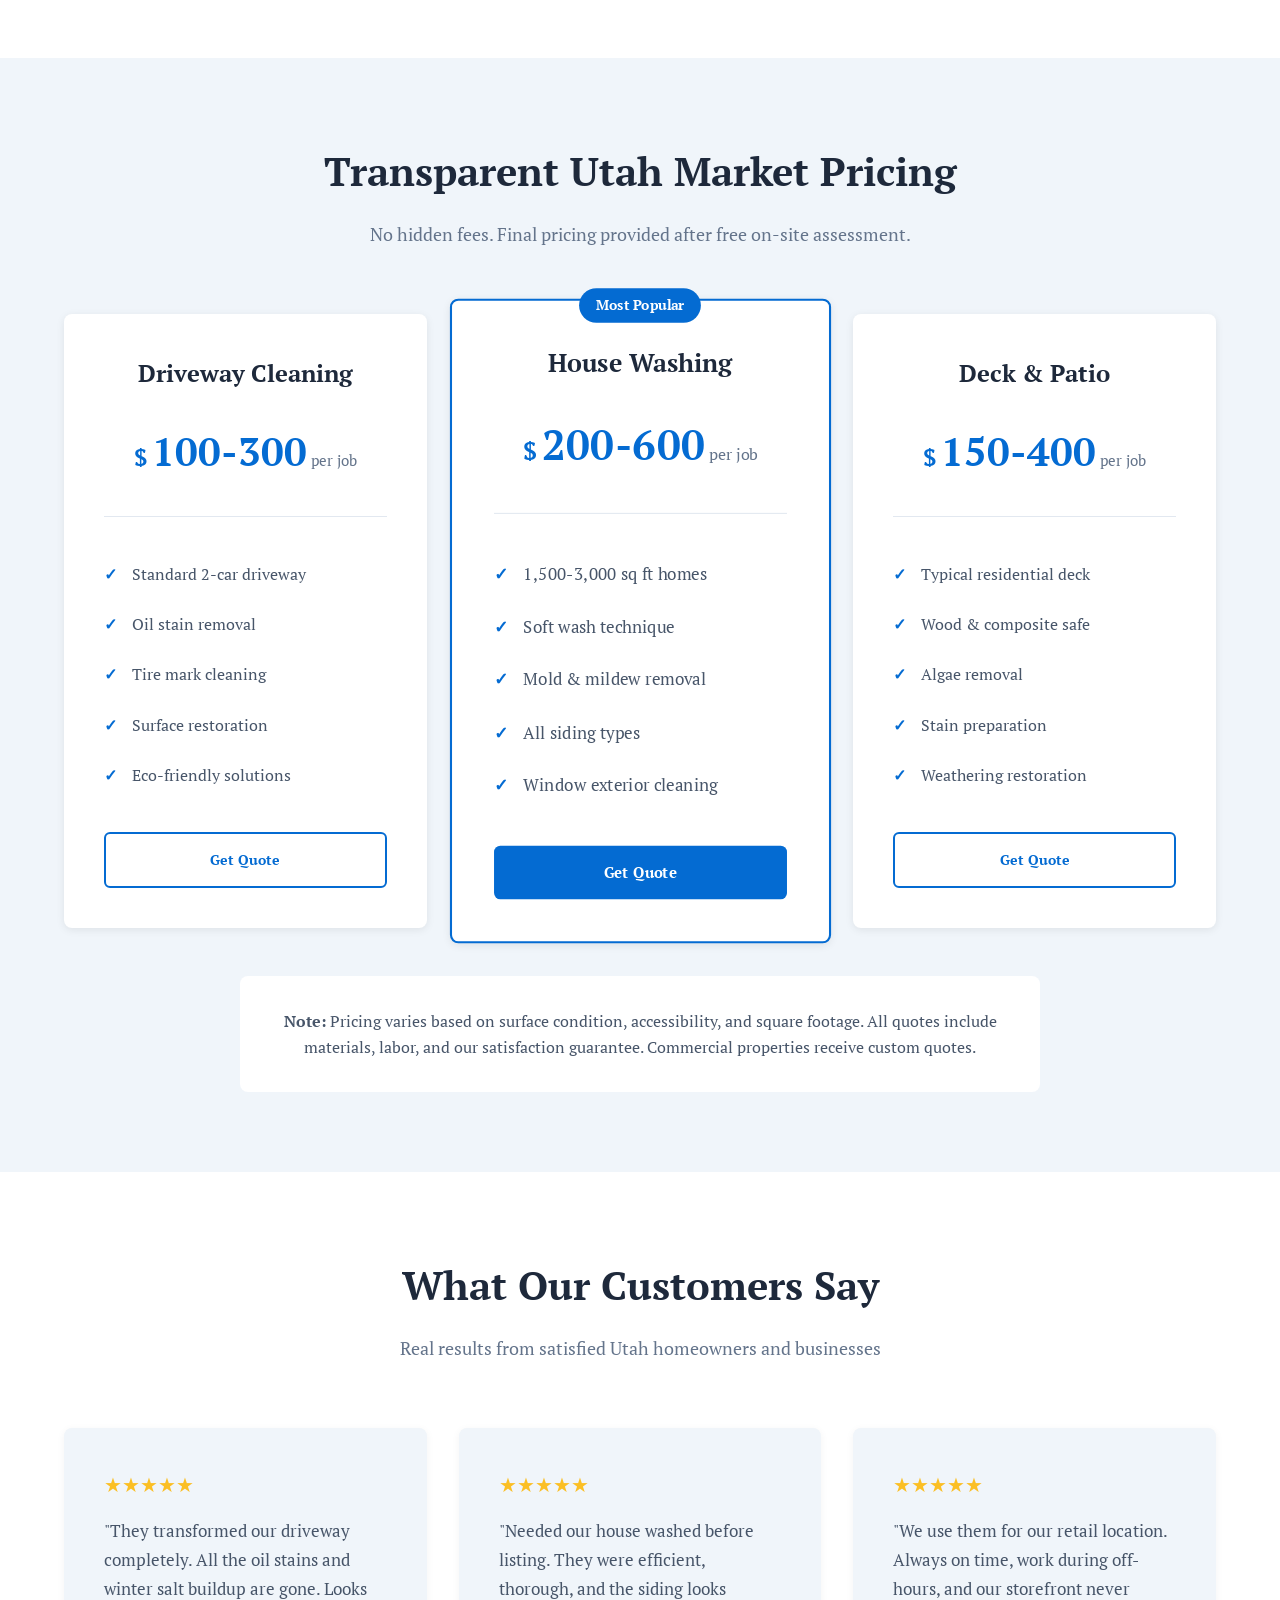
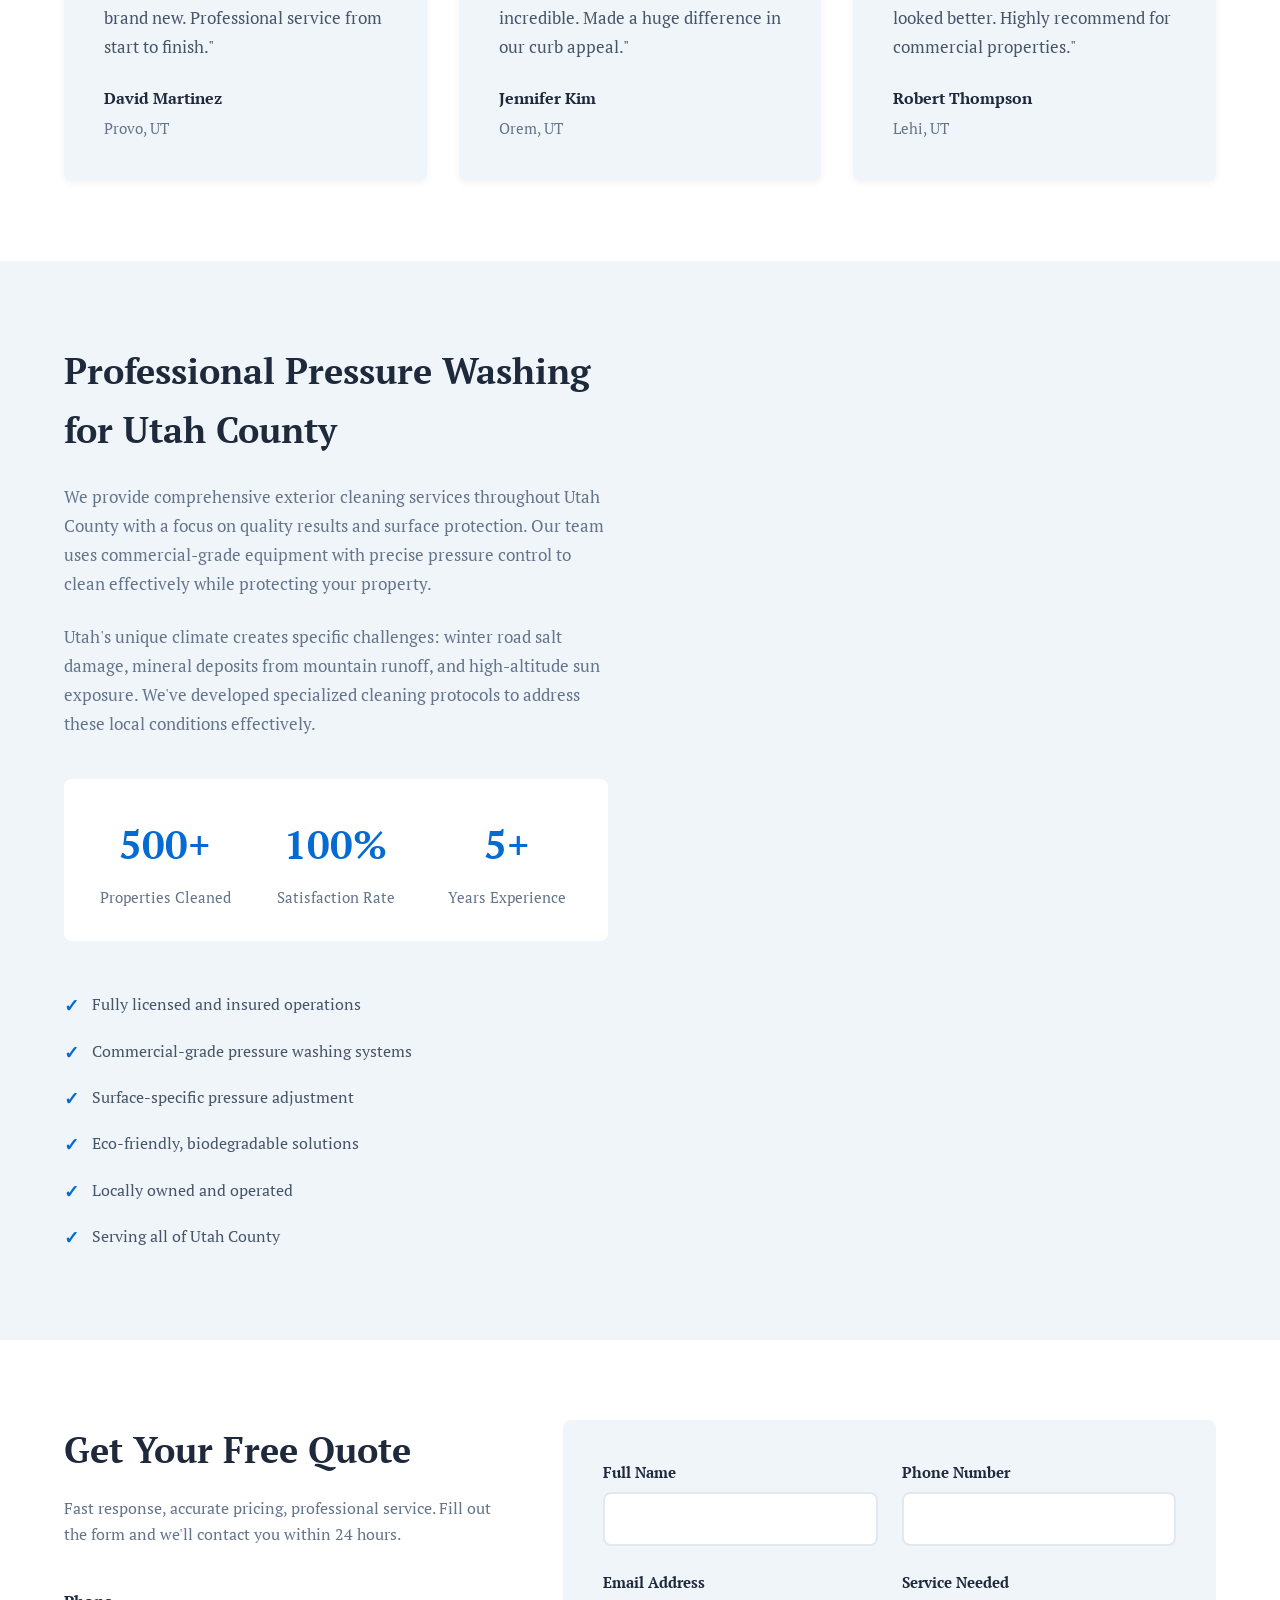
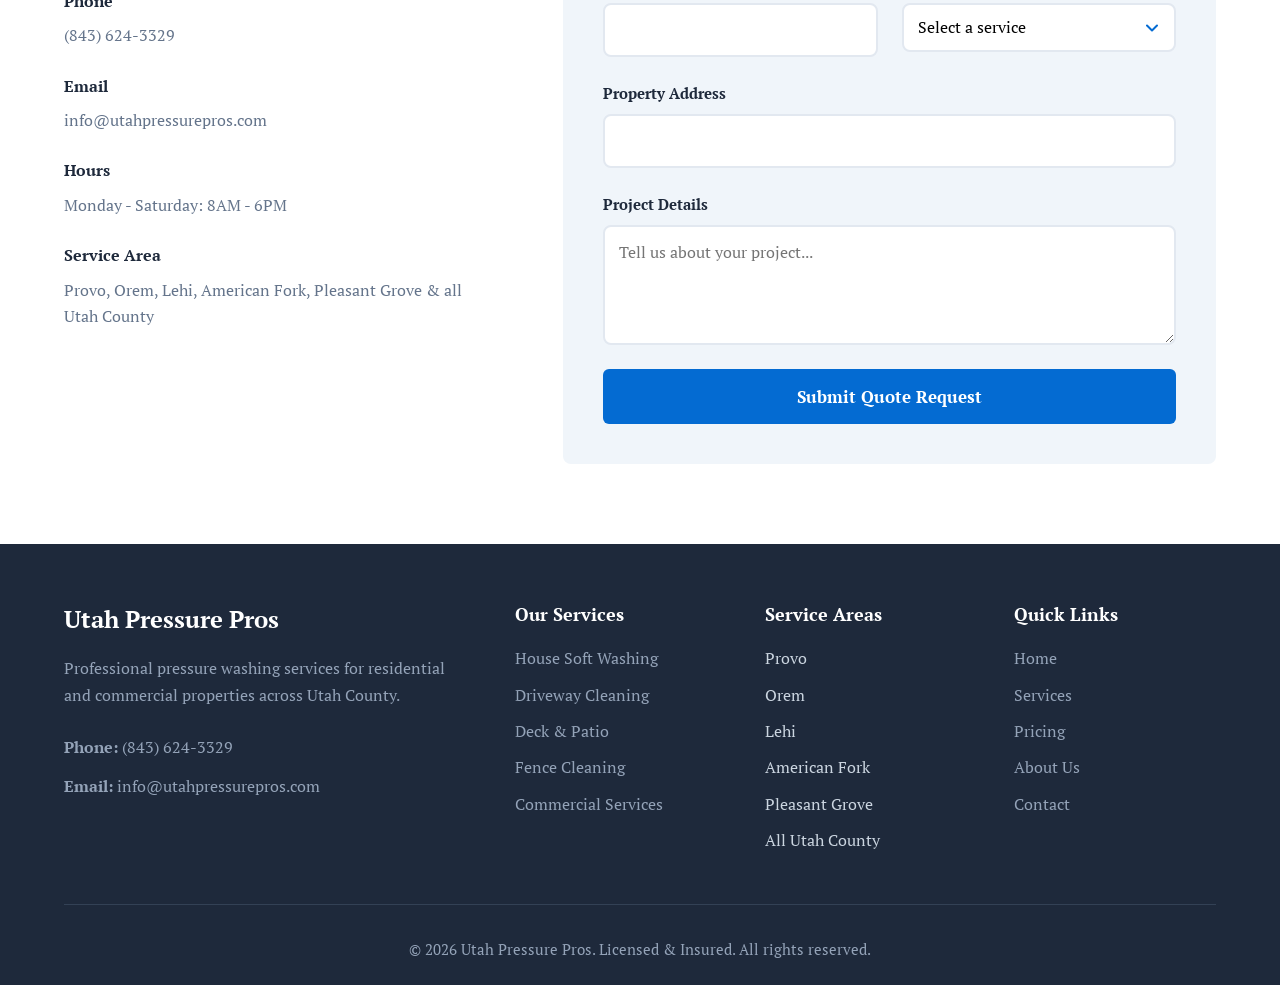
==== commit 226958de: "Update phone number to (843) 624-3329 across all pages and add background image support to service b" ====
--- a/index.html
+++ b/index.html
@@ -5,6 +5,9 @@
     <meta name="viewport" content="width=device-width, initial-scale=1.0">
     <title>Utah Pressure Pros | Professional Pressure Washing Services | Free Quote</title>
     <meta name="description" content="Professional pressure washing in Utah. Residential & commercial services. Licensed, insured, eco-friendly. Serving Provo, Orem, Lehi & Utah County.">
+    <link rel="preconnect" href="https://fonts.googleapis.com">
+    <link rel="preconnect" href="https://fonts.gstatic.com" crossorigin>
+    <link href="https://fonts.googleapis.com/css2?family=PT+Serif:wght@400;700&display=swap" rel="stylesheet">
     <link rel="stylesheet" href="styles.css">
 </head>
 <body>
@@ -29,8 +32,8 @@
     </header>
 
     <!-- Hero Banner -->
-    <section id="home" class="hero-banner" style="background-image: url('https://images.unsplash.com/photo-1581578731548-c64695cc6952?w=1920&q=80');">
-        <!-- Hero Background: Professional pressure washing technician cleaning Utah home driveway, mountains in background, bright sunny day -->
+    <section id="home" class="hero-banner" style="background-image: url('hero-bg.jpg');">
+        <!-- Hero Background: Pressure washing driveway image with blue gradient overlay -->
         <div class="hero-overlay"></div>
         <div class="container">
             <div class="hero-content">
@@ -38,7 +41,7 @@
                 <p class="hero-subtitle">Utah's trusted experts in residential and commercial exterior cleaning. Licensed, insured, and satisfaction guaranteed.</p>
                 <div class="hero-cta">
                     <a href="contact.html" class="btn btn-hero">Book Now</a>
-                    <a href="tel:8015550000" class="btn btn-outline">Call (801) 555-0000</a>
+                    <a href="tel:8436243329" class="btn btn-outline">Call (843) 624-3329</a>
                 </div>
                 <div class="hero-badges">
                     <div class="badge">
@@ -65,7 +68,7 @@
 
             <div class="services-grid">
                 <!-- Service 1 -->
-                <div class="service-box">
+                <div class="service-box" style="background-image: url('service1.jpg');">
                     <div class="service-icon-wrap">
                         <div class="service-number">01</div>
                     </div>
@@ -81,7 +84,7 @@
                 </div>
 
                 <!-- Service 2 -->
-                <div class="service-box featured">
+                <div class="service-box featured" style="background-image: url('service2.jpg');">
                     <div class="popular-badge">Most Popular</div>
                     <div class="service-icon-wrap">
                         <div class="service-number">02</div>
@@ -98,7 +101,7 @@
                 </div>
 
                 <!-- Service 3 -->
-                <div class="service-box">
+                <div class="service-box" style="background-image: url('service3.jpg');">
                     <div class="service-icon-wrap">
                         <div class="service-number">03</div>
                     </div>
@@ -114,7 +117,7 @@
                 </div>
 
                 <!-- Service 4 -->
-                <div class="service-box">
+                <div class="service-box" style="background-image: url('service4.jpg');">
                     <div class="service-icon-wrap">
                         <div class="service-number">04</div>
                     </div>
@@ -130,7 +133,7 @@
                 </div>
 
                 <!-- Service 5 -->
-                <div class="service-box">
+                <div class="service-box" style="background-image: url('service5.jpg');">
                     <div class="service-icon-wrap">
                         <div class="service-number">05</div>
                     </div>
@@ -365,7 +368,7 @@
                     <div class="contact-details">
                         <div class="contact-item">
                             <strong>Phone</strong>
-                            <p>(801) 555-0000</p>
+                            <p>(843) 624-3329</p>
                         </div>
                         <div class="contact-item">
                             <strong>Email</strong>
@@ -439,7 +442,7 @@
                     <h3>Utah Pressure Pros</h3>
                     <p>Professional pressure washing services for residential and commercial properties across Utah County.</p>
                     <div class="footer-contact">
-                        <p><strong>Phone:</strong> (801) 555-0000</p>
+                        <p><strong>Phone:</strong> (843) 624-3329</p>
                         <p><strong>Email:</strong> info@utahpressurepros.com</p>
                     </div>
                 </div>
--- a/styles.css
+++ b/styles.css
@@ -17,7 +17,7 @@
 }
 
 body {
-    font-family: 'Inter', -apple-system, BlinkMacSystemFont, 'Segoe UI', 'Roboto', 'Oxygen', 'Ubuntu', 'Cantarell', sans-serif;
+    font-family: 'PT Serif', Georgia, 'Times New Roman', serif;
     line-height: 1.65;
     color: #334155;
     background-color: #ffffff;
@@ -118,6 +118,7 @@
     border: none;
     cursor: pointer;
     text-align: center;
+    font-family: 'PT Serif', Georgia, 'Times New Roman', serif;
 }
 
 .btn-primary {
@@ -209,7 +210,6 @@
 
 /* Hero Banner */
 .hero-banner {
-    background: linear-gradient(135deg, #046bd2 0%, #0354a6 100%);
     background-size: cover;
     background-position: center;
     background-repeat: no-repeat;
@@ -224,7 +224,7 @@
     left: 0;
     right: 0;
     bottom: 0;
-    background: rgba(4, 107, 210, 0.9);
+    background: linear-gradient(135deg, rgba(4, 107, 210, 0.65) 0%, rgba(3, 84, 166, 0.65) 100%);
 }
 
 .hero-banner .container {
@@ -309,6 +309,9 @@
 
 .service-box {
     background: #ffffff;
+    background-size: cover;
+    background-position: center;
+    background-repeat: no-repeat;
     padding: 0;
     border-radius: 8px;
     box-shadow: 0 2px 8px rgba(0, 0, 0, 0.08);
@@ -317,6 +320,22 @@
     overflow: hidden;
 }
 
+.service-box::before {
+    content: '';
+    position: absolute;
+    top: 0;
+    left: 0;
+    right: 0;
+    bottom: 0;
+    background: linear-gradient(180deg, rgba(255, 255, 255, 0.95) 0%, rgba(255, 255, 255, 0.98) 100%);
+    z-index: 1;
+}
+
+.service-box > * {
+    position: relative;
+    z-index: 2;
+}
+
 .service-image {
     width: 100%;
     height: 40px;
@@ -451,17 +470,18 @@
 }
 
 .reason-icon {
-    width: 60px;
-    height: 60px;
-    background: #046bd2;
-    color: #ffffff;
-    border-radius: 50%;
+    width: 80px;
+    height: 80px;
+    background: var(--secondary-orange);
+    color: #ffffff;
+    border-radius: 12px;
     display: flex;
     align-items: center;
     justify-content: center;
-    font-size: 1.75rem;
+    font-size: 2.5rem;
     font-weight: 700;
     margin: 0 auto 1.5rem;
+    line-height: 1;
 }
 
 .reason-card h3 {
@@ -797,23 +817,458 @@
 .form-field select,
 .form-field textarea {
     padding: 0.875rem;
-    border: 1px solid #cbd5e0;
-    border-radius: 6px;
+    border: 2px solid #e2e8f0;
+    border-radius: 8px;
     font-size: 1rem;
     font-family: inherit;
     background: #ffffff;
-    transition: border-color 0.3s;
+    transition: all 0.3s ease;
+    width: 100%;
+}
+
+.form-field select {
+    appearance: none;
+    background-image: url("data:image/svg+xml,%3Csvg width='12' height='8' viewBox='0 0 12 8' fill='none' xmlns='http://www.w3.org/2000/svg'%3E%3Cpath d='M1 1.5L6 6.5L11 1.5' stroke='%23046bd2' stroke-width='2' stroke-linecap='round' stroke-linejoin='round'/%3E%3C/svg%3E");
+    background-repeat: no-repeat;
+    background-position: right 1rem center;
+    padding-right: 3rem;
+    cursor: pointer;
+}
+
+.form-field select:hover {
+    border-color: var(--primary-blue);
+    background-color: #f8fafc;
 }
 
 .form-field input:focus,
 .form-field select:focus,
 .form-field textarea:focus {
     outline: none;
-    border-color: #046bd2;
+    border-color: var(--secondary-orange);
+    box-shadow: 0 0 0 3px rgba(255, 107, 53, 0.1);
 }
 
 .form-field textarea {
     resize: vertical;
+}
+
+/* Custom Checkboxes */
+.form-field input[type="checkbox"] {
+    appearance: none;
+    width: 20px;
+    height: 20px;
+    border: 2px solid #cbd5e0;
+    border-radius: 4px;
+    margin-right: 0.5rem;
+    cursor: pointer;
+    position: relative;
+    flex-shrink: 0;
+    transition: all 0.3s ease;
+}
+
+.form-field input[type="checkbox"]:hover {
+    border-color: var(--primary-blue);
+}
+
+.form-field input[type="checkbox"]:checked {
+    background-color: var(--secondary-orange);
+    border-color: var(--secondary-orange);
+}
+
+.form-field input[type="checkbox"]:checked::after {
+    content: '';
+    position: absolute;
+    left: 5px;
+    top: 2px;
+    width: 5px;
+    height: 10px;
+    border: solid white;
+    border-width: 0 2px 2px 0;
+    transform: rotate(45deg);
+}
+
+.form-field input[type="checkbox"]:focus {
+    outline: none;
+    box-shadow: 0 0 0 3px rgba(255, 107, 53, 0.1);
+}
+
+/* Contact Page Specific Styles */
+.contact-page-header {
+    background: linear-gradient(135deg, var(--primary-blue) 0%, var(--primary-blue-dark) 100%);
+    padding: 3rem 0;
+    position: relative;
+    overflow: hidden;
+    text-align: center;
+}
+
+.contact-page-header .hero-overlay {
+    background: linear-gradient(135deg, rgba(4, 107, 210, 0.95) 0%, rgba(3, 84, 166, 0.95) 100%);
+}
+
+.contact-page-header .container {
+    position: relative;
+    z-index: 2;
+}
+
+.contact-page-header h1 {
+    color: #ffffff;
+    font-size: 2.75rem;
+    font-weight: 700;
+    margin-bottom: 1rem;
+}
+
+.contact-page-header p {
+    color: rgba(255, 255, 255, 0.95);
+    font-size: 1.25rem;
+    max-width: 700px;
+    margin: 0 auto;
+}
+
+.contact-grid {
+    display: grid;
+    grid-template-columns: 2fr 1fr;
+    gap: 3rem;
+    align-items: start;
+}
+
+.contact-form-container {
+    background: #ffffff;
+    padding: 3rem;
+    border-radius: 12px;
+    box-shadow: 0 4px 20px rgba(0, 0, 0, 0.08);
+}
+
+.contact-form-container h2 {
+    font-size: 2rem;
+    font-weight: 700;
+    color: #1e293b;
+    margin-bottom: 0.75rem;
+}
+
+.form-intro {
+    color: #64748b;
+    margin-bottom: 2rem;
+    font-size: 1.0625rem;
+}
+
+.form-group {
+    margin-bottom: 1.5rem;
+}
+
+.form-group label {
+    display: block;
+    font-weight: 600;
+    color: #1e293b;
+    margin-bottom: 0.5rem;
+    font-size: 0.9375rem;
+}
+
+.form-group input,
+.form-group select,
+.form-group textarea {
+    width: 100%;
+    padding: 0.875rem 1rem;
+    border: 2px solid #e2e8f0;
+    border-radius: 8px;
+    font-size: 1rem;
+    font-family: inherit;
+    background: #ffffff;
+    transition: all 0.3s ease;
+}
+
+.form-group select {
+    appearance: none;
+    background-image: url("data:image/svg+xml,%3Csvg width='12' height='8' viewBox='0 0 12 8' fill='none' xmlns='http://www.w3.org/2000/svg'%3E%3Cpath d='M1 1.5L6 6.5L11 1.5' stroke='%23ff6b35' stroke-width='2' stroke-linecap='round' stroke-linejoin='round'/%3E%3C/svg%3E");
+    background-repeat: no-repeat;
+    background-position: right 1rem center;
+    padding-right: 3rem;
+    cursor: pointer;
+    color: #1e293b;
+    font-weight: 500;
+}
+
+.form-group select:hover {
+    border-color: var(--secondary-orange);
+    background-color: #fff5f2;
+}
+
+.form-group input:focus,
+.form-group select:focus,
+.form-group textarea:focus {
+    outline: none;
+    border-color: var(--secondary-orange);
+    box-shadow: 0 0 0 3px rgba(255, 107, 53, 0.1);
+}
+
+.form-group textarea {
+    resize: vertical;
+    min-height: 100px;
+}
+
+.checkbox-group {
+    display: grid;
+    grid-template-columns: 1fr 1fr;
+    gap: 0.75rem;
+    margin-top: 0.5rem;
+}
+
+.checkbox-label {
+    display: flex;
+    align-items: center;
+    font-weight: 400;
+    color: #475569;
+    cursor: pointer;
+    padding: 0.5rem;
+    border-radius: 6px;
+    transition: background-color 0.2s;
+}
+
+.checkbox-label:hover {
+    background-color: #f8fafc;
+}
+
+.checkbox-label input[type="checkbox"] {
+    appearance: none;
+    width: 22px;
+    height: 22px;
+    border: 2px solid #cbd5e0;
+    border-radius: 5px;
+    margin-right: 0.75rem;
+    cursor: pointer;
+    position: relative;
+    flex-shrink: 0;
+    transition: all 0.2s ease;
+    background: #ffffff;
+}
+
+.checkbox-label input[type="checkbox"]:hover {
+    border-color: var(--primary-blue);
+    box-shadow: 0 0 0 3px rgba(4, 107, 210, 0.1);
+}
+
+.checkbox-label input[type="checkbox"]:checked {
+    background-color: var(--secondary-orange);
+    border-color: var(--secondary-orange);
+}
+
+.checkbox-label input[type="checkbox"]:checked::after {
+    content: '';
+    position: absolute;
+    left: 50%;
+    top: 50%;
+    width: 5px;
+    height: 10px;
+    border: solid white;
+    border-width: 0 3px 3px 0;
+    transform: translate(-50%, -60%) rotate(45deg);
+}
+
+.form-note {
+    color: #64748b;
+    font-size: 0.875rem;
+    margin-top: 1.5rem;
+    text-align: center;
+}
+
+.contact-info-sidebar {
+    display: flex;
+    flex-direction: column;
+    gap: 1.5rem;
+}
+
+.contact-info-card {
+    background: #ffffff;
+    padding: 2rem;
+    border-radius: 12px;
+    box-shadow: 0 2px 12px rgba(0, 0, 0, 0.06);
+    border-left: 4px solid var(--secondary-orange);
+}
+
+.contact-info-card h3 {
+    font-size: 1.25rem;
+    font-weight: 700;
+    color: #1e293b;
+    margin-bottom: 1rem;
+}
+
+.phone-large {
+    font-size: 1.75rem;
+    font-weight: 700;
+    color: var(--primary-blue);
+    margin: 1rem 0;
+}
+
+.contact-note {
+    color: #64748b;
+    font-size: 0.9375rem;
+}
+
+.contact-info-card p {
+    color: #475569;
+    line-height: 1.6;
+    margin-bottom: 0.5rem;
+}
+
+.contact-info-card strong {
+    color: #1e293b;
+    font-weight: 600;
+}
+
+.service-areas-list {
+    list-style: none;
+    display: grid;
+    grid-template-columns: 1fr 1fr;
+    gap: 0.5rem;
+    color: #475569;
+}
+
+.service-areas-list li {
+    padding: 0.25rem 0;
+    font-size: 0.9375rem;
+}
+
+.service-areas-list li::before {
+    content: '✓ ';
+    color: var(--secondary-orange);
+    font-weight: 700;
+}
+
+.process-list {
+    list-style: none;
+    counter-reset: process-counter;
+    padding-left: 0;
+}
+
+.process-list li {
+    counter-increment: process-counter;
+    padding: 0.75rem 0 0.75rem 2.5rem;
+    position: relative;
+    color: #475569;
+    font-size: 0.9375rem;
+    line-height: 1.5;
+}
+
+.process-list li::before {
+    content: counter(process-counter);
+    position: absolute;
+    left: 0;
+    top: 0.625rem;
+    background: var(--secondary-orange);
+    color: #ffffff;
+    width: 28px;
+    height: 28px;
+    border-radius: 50%;
+    display: flex;
+    align-items: center;
+    justify-content: center;
+    font-weight: 700;
+    font-size: 0.875rem;
+}
+
+.trust-signals {
+    padding: 3rem 0;
+    background: #f8fafc;
+}
+
+.trust-grid {
+    display: grid;
+    grid-template-columns: repeat(4, 1fr);
+    gap: 2rem;
+}
+
+.trust-item {
+    text-align: center;
+    padding: 1.5rem;
+}
+
+.trust-item h4 {
+    font-size: 1.125rem;
+    font-weight: 700;
+    color: #1e293b;
+    margin-bottom: 0.5rem;
+}
+
+.trust-item p {
+    color: #64748b;
+    font-size: 0.9375rem;
+}
+
+/* Success Modal */
+.modal {
+    display: none;
+    position: fixed;
+    z-index: 2000;
+    left: 0;
+    top: 0;
+    width: 100%;
+    height: 100%;
+    background-color: rgba(0, 0, 0, 0.6);
+    align-items: center;
+    justify-content: center;
+}
+
+.modal-content {
+    background: #ffffff;
+    padding: 3rem;
+    border-radius: 16px;
+    max-width: 500px;
+    width: 90%;
+    box-shadow: 0 8px 32px rgba(0, 0, 0, 0.2);
+    text-align: center;
+    animation: modalSlideIn 0.3s ease;
+}
+
+@keyframes modalSlideIn {
+    from {
+        opacity: 0;
+        transform: translateY(-30px);
+    }
+    to {
+        opacity: 1;
+        transform: translateY(0);
+    }
+}
+
+.modal-header {
+    margin-bottom: 1.5rem;
+}
+
+.success-icon {
+    width: 70px;
+    height: 70px;
+    background: var(--secondary-orange);
+    color: #ffffff;
+    border-radius: 50%;
+    display: flex;
+    align-items: center;
+    justify-content: center;
+    font-size: 2.5rem;
+    font-weight: 700;
+    margin: 0 auto 1.5rem;
+}
+
+.modal-header h2 {
+    font-size: 1.75rem;
+    font-weight: 700;
+    color: #1e293b;
+    margin: 0;
+}
+
+.modal-body {
+    margin-bottom: 2rem;
+}
+
+.modal-body p {
+    color: #64748b;
+    font-size: 1.0625rem;
+    line-height: 1.6;
+    margin-bottom: 1rem;
+}
+
+.modal-note {
+    font-size: 0.9375rem;
+    color: #94a3b8;
+    font-style: italic;
 }
 
 /* Footer */
